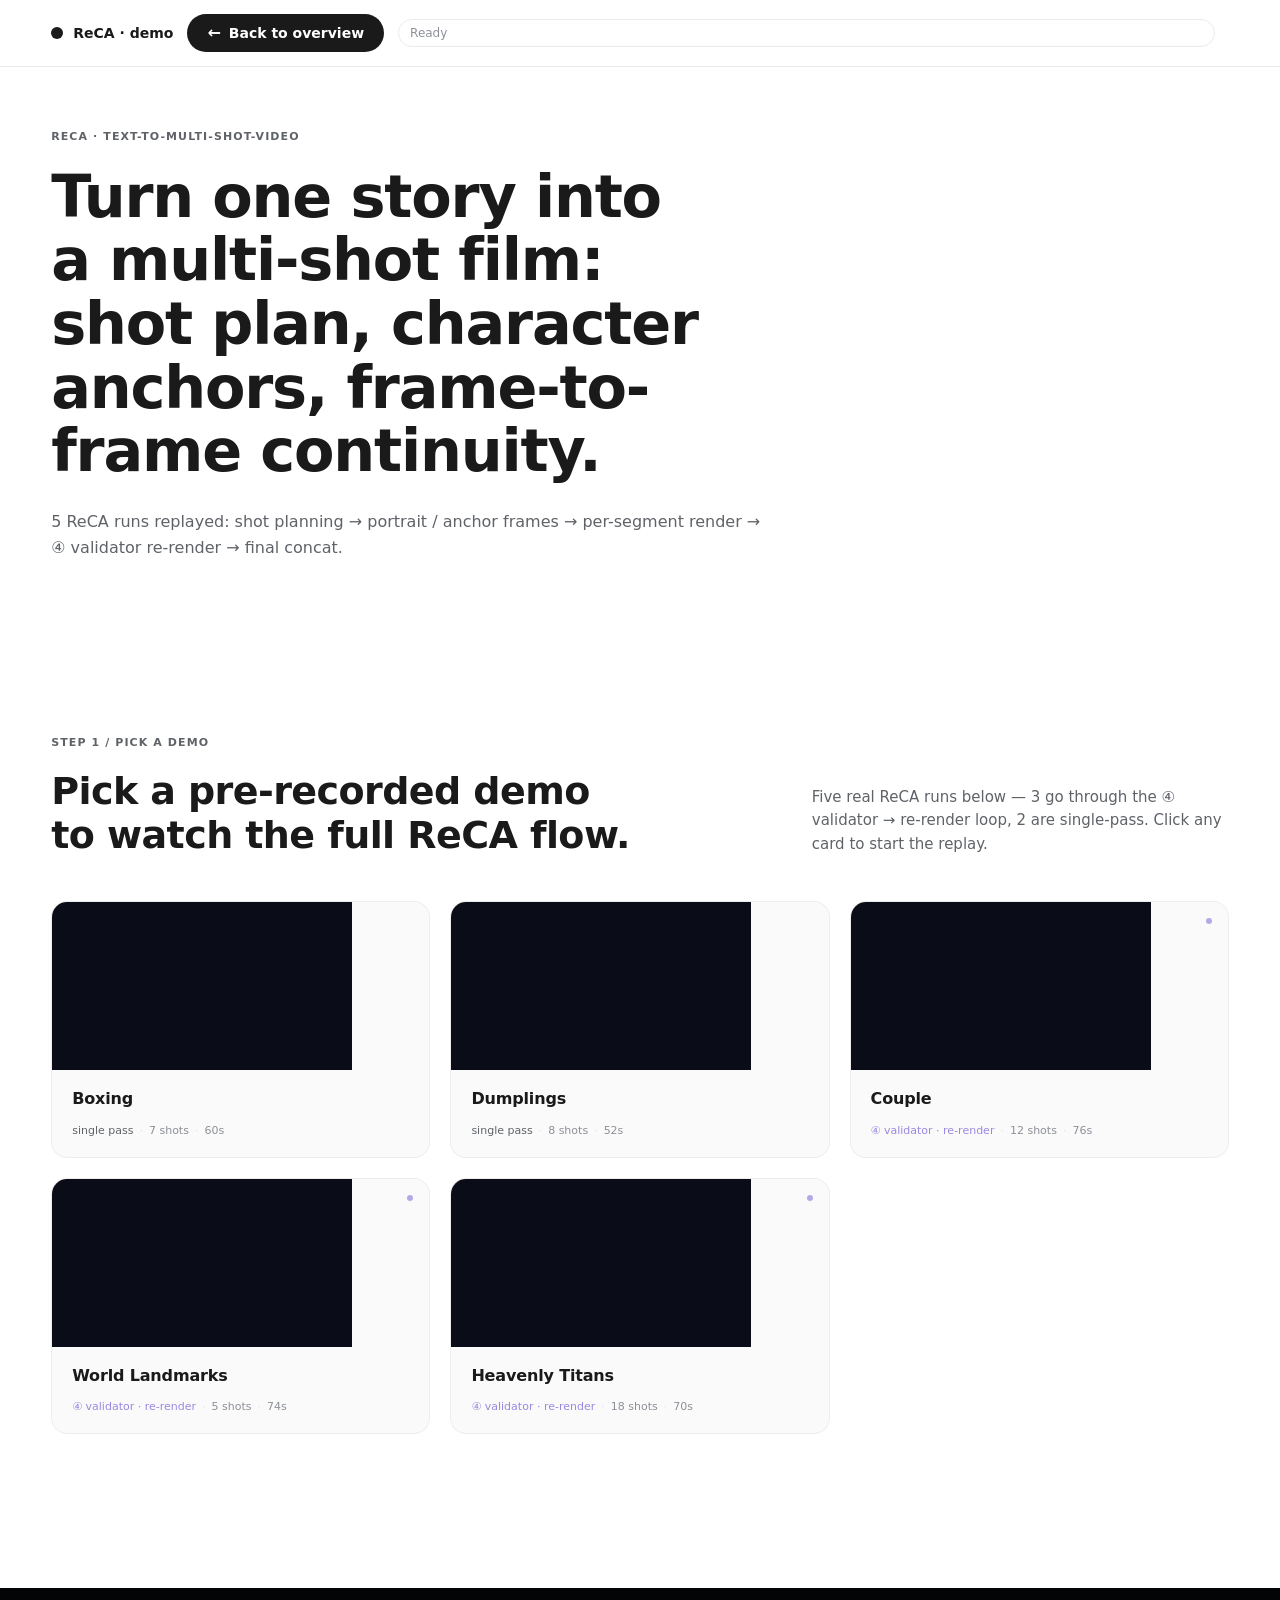
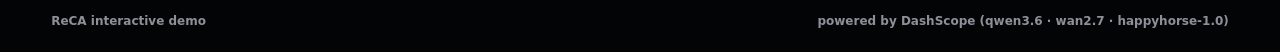
==== demo/index.html @ 95e9fa00 "ReCA demo — multi-shot video extrapolation showcase" ====
<!doctype html>
<html lang="zh-CN">
  <head>
    <meta charset="utf-8">
    <meta name="viewport" content="width=device-width, initial-scale=1">
    <title>ReCA · turn a story into a multi-shot film</title>
    <link rel="icon" href='data:image/svg+xml,%3Csvg xmlns="http://www.w3.org/2000/svg" viewBox="0 0 32 32"%3E%3Ccircle cx="16" cy="16" r="15" fill="%23030406"/%3E%3Cpath d="M8 9h11l-6 6 6 8H10l5-7z" fill="%23d7ff47"/%3E%3C/svg%3E'>
    <link rel="stylesheet" href="./app.css?v=20260514-back2">
  </head>
  <body>
    <header class="topbar" aria-label="Page header">
      <a class="brand" href="../" aria-label="Back to ReCA overview">
        <span class="brand-mark" aria-hidden="true"></span>
        <span>ReCA · demo</span>
      </a>
      <a class="back-to-showcase" href="../">
        <span aria-hidden="true">←</span>
        <span>Back to overview</span>
      </a>
      <span id="dataStatus" class="data-status">Ready</span>
    </header>

    <main id="top">
      <section class="hero" aria-labelledby="hero-title">
        <div class="hero-shade" aria-hidden="true"></div>
        <div class="hero-content">
          <p class="eyebrow">ReCA · text-to-multi-shot-video</p>
          <h1 id="hero-title">Turn one story into a multi-shot film: shot plan, character anchors, frame-to-frame continuity.</h1>
          <p class="hero-lede">
            5 ReCA runs replayed: shot planning → portrait / anchor frames → per-segment render → ④ validator re-render → final concat.
          </p>
        </div>
      </section>

      <!-- VIEW: FORM -->
      <section id="viewForm" class="section view-section view-form" aria-label="Story input">
        <div class="section-kicker">Step 1 / Pick a demo</div>
        <div class="wide-heading">
          <h2>Pick a pre-recorded demo to watch the full ReCA flow.</h2>
          <p>Five real ReCA runs below — 3 go through the ④ validator → re-render loop, 2 are single-pass. Click any card to start the replay.</p>
        </div>

        <!-- Demo picker grid (populated by app.js loadDemos()) -->
        <div id="demoPicker" class="demo-picker">
          <p class="demo-picker-loading">Loading demo list…</p>
        </div>

        <!-- History panel hidden for now (per UX iteration); markup
             stays so loadHistory() still finds it and we can re-enable
             later by swapping `hidden` → `open`. -->
        <details id="historyPanel" class="history-panel" hidden>
          <summary>
            <span class="history-summary-title">Replay history</span>
            <span class="history-summary-sub">Click any entry — jumps straight to that run's terminal state (final.mp4 + completed tree).</span>
          </summary>
          <div id="historyList" class="history-list">
            <p class="history-empty">Loading history…</p>
          </div>
        </details>

        <details id="advancedForm" class="advanced-form" hidden>
          <summary>Want to run a live generation with your own DashScope key? Expand.</summary>
          <p class="field-note" style="margin-top:8px;">
            Heads-up: a live generation takes 15–60 min and burns visitor quota. The 5 demos above are offline replays you can watch in under a minute.
          </p>
        <form id="generateForm" class="generate-form" autocomplete="off">
          <div class="field">
            <label class="field-label" for="storyInput">
              Your story<span class="field-hint">≤ 1500 chars · too short and the planner can't split into meaningful shots</span>
            </label>
            <textarea
              id="storyInput"
              name="story"
              maxlength="1500"
              rows="10"
              placeholder="e.g. A seaside town at dusk. A stray cat with white-and-yellow fur sits on the dock watching the sea. A girl in a straw hat runs over and reaches out to pet its head…"
              required
            ></textarea>
            <div class="estimate-row">
              <div class="estimate-bar">
                <span id="estCharsLabel">0 / 1500 chars</span>
                <span id="estShots">·</span>
                <span id="estWall">·</span>
                <span id="estCost">·</span>
              </div>
              <button type="button" id="loadPresetBtn" class="button ghost button-sm">Load a sample story</button>
            </div>
          </div>

          <div class="field">
            <label class="field-label" for="keyInput">
              DashScope API key<span class="field-hint">Used for this run only — never written to disk or DB</span>
            </label>
            <div class="key-row">
              <input
                id="keyInput"
                name="dashscope_key"
                type="password"
                placeholder="sk-..."
                required
                spellcheck="false"
                autocapitalize="off"
                autocorrect="off"
              >
              <button type="button" id="toggleKeyBtn" class="button ghost button-sm" aria-label="Show key">Show</button>
            </div>
            <p class="field-note">
              This key pays the full DashScope bill for the run: planner LLM + wan2.7 image + happyhorse video. No key? Get a trial allowance from <a href="https://dashscope.console.aliyun.com/" target="_blank" rel="noopener">DashScope console</a>.
            </p>
          </div>

          <div class="submit-row">
            <button type="submit" id="submitBtn" class="button primary button-lg">Start generation</button>
            <span id="submitHint" class="submit-hint">Will run 15–60 min. You can cancel at any point.</span>
          </div>
        </form>
        </details>
      </section>

      <!-- VIEW: RUNNING -->
      <section id="viewRunning" class="section view-section view-running" hidden aria-label="Job in progress">
        <div class="section-kicker">ReCA pipeline replay</div>

        <!-- Top: status + 5-chip section progress bar -->
        <div class="run-topbar">
          <div class="run-status-line">
            <span id="statusStage">Connecting…</span>
            <span id="statusElapsed" class="run-elapsed">00:00</span>
            <span id="statusDetail" class="run-detail">Waiting for first event…</span>
            <button type="button" id="cancelBtn" class="button ghost button-sm">Cancel</button>
          </div>
          <div id="statusFillWrap" class="status-progress thin"><span id="statusFill"></span></div>
          <nav class="section-chips" aria-label="Pipeline stages">
            <span class="chip" data-chip="1"><em>①</em><b>Recursive Planning</b><span>break the story into shots + segments</span></span>
            <span class="chip" data-chip="2"><em>②</em><b>Leaf Execution</b><span>render one short clip per leaf</span></span>
            <span class="chip" data-chip="3"><em>③</em><b>Logic</b><span>parallel shots · serial segments</span></span>
            <span class="chip" data-chip="4"><em>④</em><b>State Update</b><span>validate · flag · re-render</span></span>
            <span class="chip" data-chip="5"><em>⑤</em><b>One Leaf</b><span>click any leaf to inspect</span></span>
          </nav>
        </div>

        <!-- Three-column main: state pipeline + tree + leaf detail -->
        <div class="run-cols">

          <!-- LEFT: ④ State Pipeline + ⑤ State Memory -->
          <aside class="run-left" aria-label="State Pipeline and Memory">
            <div class="panel state-pipeline-panel">
              <p class="panel-kicker">④ Adaptive State Update</p>

              <div class="validator-log-wrap">
                <p class="validator-log-section-title">Anchor re-renders</p>
                <p class="validator-log-empty" id="validatorLogAnchorsEmpty">No anchors were re-rendered.</p>
                <ul id="validatorLogAnchors" class="validator-log" hidden></ul>

                <p class="validator-log-section-title">Segment re-renders</p>
                <p class="validator-log-empty" id="validatorLogSegmentsEmpty">No segments were re-rendered.</p>
                <ul id="validatorLogSegments" class="validator-log" hidden></ul>
              </div>
            </div>

            <div class="panel state-mem-panel">
              <p class="panel-kicker">⑤ State Memory</p>
              <p class="panel-sub">Portrait / location / prop references the planner keeps across shots, fed back into each segment's context.</p>
              <div class="mem-group">
                <p class="mem-title">Portraits <span id="memPortraitCount" class="mem-count">0</span></p>
                <div id="memPortraitItems" class="mem-items"></div>
              </div>
              <div class="mem-group">
                <p class="mem-title">Locations <span id="memLocationCount" class="mem-count">0</span></p>
                <div id="memLocationItems" class="mem-items"></div>
              </div>
              <div class="mem-group">
                <p class="mem-title">Props <span id="memPropCount" class="mem-count">0</span></p>
                <div id="memPropItems" class="mem-items"></div>
              </div>
            </div>
          </aside>

          <!-- MIDDLE: ① Recursive Tree -->
          <div class="run-tree-wrap">
            <div class="panel tree-panel">
              <p class="panel-kicker">① Recursive Tree · ② Leaf Execution · ③ Logic</p>
              <p class="panel-sub">Root → Plan nodes (anchors) → Leaf nodes (segments).
                <span style="color:var(--cyan)">●</span> done ·
                <span style="color:#9b87e0">●</span> running ·
                <span style="color:var(--dim)">●</span> pending ·
                <span style="color:var(--rose)">●</span> failed.
                Edges: <span style="color:#a8e1a1">─</span> parallel · <span style="color:#f4b56b">─</span> sequential.
              </p>
              <div id="runTree" class="tree-root-wrap">
                <div class="root-node" id="rootNode" data-status="pending">
                  <span class="node-tag">ROOT · long video goal</span>
                  <p id="rootStory" class="root-story">Waiting for story input…</p>
                  <div id="rootBadge" class="root-badge" hidden>
                    <strong id="rootBadgeTitle">★ Final concatenated</strong>
                    <video id="rootFinalVideo" controls playsinline muted></video>
                  </div>
                </div>
                <div id="shotColumns" class="shot-columns" data-empty="true">
                  <p class="tree-empty-hint">Waiting for plan_skeleton (~5s)…</p>
                </div>
                <div id="bridgesRow" class="bridges-row" hidden>
                  <p class="bridges-row-label">cross-shot bridges</p>
                  <div id="bridgesItems" class="bridges-items"></div>
                </div>
                <svg id="treeLines" class="tree-lines" aria-hidden="true"></svg>
              </div>
            </div>
          </div>

          <!-- RIGHT: ⑤ One Leaf in Detail -->
          <aside class="run-right" aria-label="One Leaf in Detail">
            <div class="panel leaf-detail-panel">
              <p class="panel-kicker">⑤ One Leaf, In Detail</p>
              <div id="leafEmpty" class="leaf-empty">
                <p>Click any <strong>leaf</strong> in the middle to expand it here.</p>
                <p class="leaf-empty-sub">Sections below: context window · generator call · output · validation.</p>
              </div>

              <div id="leafContent" class="leaf-content" hidden>
                <div class="leaf-header">
                  <p id="leafTitle" class="leaf-title">seg id</p>
                  <p id="leafSubtitle" class="leaf-subtitle">status · shot · kind</p>
                </div>

                <p class="sub-kicker">Context window <em>bounded by token budget</em></p>
                <div class="ctx-block">
                  <p class="ctx-label">prev seg</p>
                  <div id="ctxPrev" class="ctx-prev">—</div>
                </div>
                <div class="ctx-block">
                  <p class="ctx-label">plan / goal</p>
                  <div id="ctxPrompt" class="ctx-prompt">—</div>
                </div>
                <div class="ctx-block">
                  <p class="ctx-label">state mem</p>
                  <div id="ctxRefs" class="ctx-refs">—</div>
                </div>

                <p class="sub-kicker">Generator call <em>frozen video model · one shot</em></p>
                <div id="genCard" class="gen-card">—</div>

                <p class="sub-kicker">Output <em>one video segment</em></p>
                <div id="outputBlock" class="output-block">—</div>

                <p class="sub-kicker">Writes back to state</p>
                <p class="writes-line">tail.png → feeds the next leaf's prev-seg slot within the same shot</p>

                <p class="sub-kicker">Validation / re-render</p>
                <div id="leafValidation" class="leaf-validation">—</div>

                <div class="leaf-actions">
                  <button type="button" class="button ghost button-sm stub-btn" id="reValidateBtn" disabled
                          title="Validators are off in this run; per-leaf re-validate will activate when --validate-segments is enabled.">
                    ✓ Re-validate<span class="stub-tag">stub</span>
                  </button>
                </div>
              </div>
            </div>
          </aside>
        </div>
      </section>

      <!-- VIEW: FINAL -->
      <section id="viewFinal" class="section view-section view-final" hidden aria-label="Final movie">
        <div class="section-kicker">Step 3 / Output</div>
        <div class="wide-heading">
          <h2>Final video is ready.</h2>
          <p id="finalSubtitle">total time — · shots —</p>
        </div>
        <div class="final-player">
          <video id="finalVideo" controls playsinline></video>
          <div class="final-actions">
            <a id="downloadLink" class="button primary" download>Download mp4</a>
            <button type="button" id="backToTreeBtn" class="button ghost">← Back to plan tree</button>
            <a id="watchLink" class="button ghost" target="_blank" rel="noopener" hidden>Open watch page →</a>
            <button type="button" id="copyLinkBtn" class="button ghost">Copy watch link</button>
            <button type="button" id="restartBtn" class="button ghost">Generate another</button>
          </div>
        </div>

        <!-- Archive controls — populated after the `archived` event arrives -->
        <div id="archivePanel" class="archive-panel" hidden>
          <p class="archive-kicker">Archived permanently</p>
          <p class="archive-desc">
            This run has been permanently archived. Default visibility: <strong>private</strong> ——
            Only people who hold the link below can see it — it won't show in the public gallery.
          </p>

          <div class="archive-row">
            <p class="archive-row-title">1. Want to share it? Publish to the gallery</p>
            <p class="archive-row-desc">
              Once published, this run appears in the <a href="/gallery/" target="_blank" rel="noopener">/gallery/</a>
              public gallery. Click again to flip back to private.
            </p>
            <div class="archive-controls">
              <button type="button" id="publishBtn" class="button primary">Publish to gallery</button>
              <span id="publishStatus" class="archive-status"></span>
            </div>
          </div>

          <div class="archive-row">
            <p class="archive-row-title">2. Save this management link</p>
            <p class="archive-row-desc">
              The URL below contains a one-time <code>delete_token</code> — the only credential for managing this run later (re-publish / un-publish / delete). <strong>ONE-TIME</strong> Anyone with this URL can act on this record — think before sharing.
            </p>
            <div class="archive-controls">
              <input id="capabilityUrl" type="text" readonly>
              <button type="button" id="copyCapabilityBtn" class="button ghost">Copy management link</button>
            </div>
            <div class="archive-controls" style="margin-top:10px;">
              <button type="button" id="deleteBtn" class="button ghost danger">Delete permanently</button>
              <span id="deleteStatus" class="archive-status"></span>
            </div>
          </div>
        </div>
      </section>

      <!-- VIEW: ERROR -->
      <section id="viewError" class="section view-section view-error" hidden aria-label="Generation error">
        <div class="section-kicker">Error</div>
        <div class="wide-heading">
          <h2>Generation failed</h2>
          <p>Last subprocess output below. Common causes: DashScope key invalid / quota exhausted / DashScope can't reach the public URL.</p>
        </div>
        <pre id="errorBox" class="error-box"></pre>
        <div class="final-actions">
          <button type="button" id="errorRestartBtn" class="button primary">Restart</button>
        </div>
      </section>
    </main>

    <footer class="page-footer">
      <span>ReCA interactive demo</span>
      <span>powered by DashScope (qwen3.6 · wan2.7 · happyhorse-1.0)</span>
    </footer>

    <script src="./app.js?v=20260514-back2" defer></script>
  </body>
</html>
---- demo/app.css ----
* { box-sizing: border-box; }

:root {
  color-scheme: light;
  --bg: #ffffff;
  --bg-2: #f6f7f8;
  --ink: #1a1a1a;
  --muted: #5f6368;
  --dim: #8e9099;
  --line: rgba(0, 0, 0, 0.08);
  --line-strong: rgba(0, 0, 0, 0.16);
  --panel: rgba(0, 0, 0, 0.025);
  --panel-strong: rgba(0, 0, 0, 0.045);
  --cyan: #1a73e8;
  --lime: #1a73e8;          /* primary accent — collapse lime to blue */
  --rose: #d04444;
  --gold: #b8842a;
  --shadow: 0 12px 36px rgba(0, 0, 0, 0.08);
  font-family: Inter, ui-sans-serif, system-ui, -apple-system, BlinkMacSystemFont, "Segoe UI",
               "PingFang SC", "Hiragino Sans GB", "Microsoft YaHei", sans-serif;
}

html { background: var(--bg); scroll-behavior: smooth; }

body {
  background: var(--bg);
  color: var(--ink);
  margin: 0;
  min-height: 100vh;
}

a { color: inherit; text-decoration: none; }
button, input, select, textarea { font: inherit; }
button { border: 0; cursor: pointer; }
img, video { display: block; max-width: 100%; }
h1, h2, h3, p, figure { margin: 0; }

/* ── Topbar ─────────────────────────────────────────────────────── */

.topbar {
  align-items: center;
  backdrop-filter: blur(14px);
  background: rgba(255, 255, 255, 0.82);
  border-bottom: 1px solid var(--line);
  display: grid;
  gap: 14px;
  grid-template-columns: auto auto 1fr auto;
  left: 0;
  padding: 14px clamp(18px, 4vw, 64px);
  position: fixed;
  right: 0;
  top: 0;
  z-index: 50;
}

/* Filled-pill CTA in the demo topbar: returns the user to the
   site landing (which is now the paper-level showcase). Mirrors the
   "Try Interactive Demo" CTA on the showcase, just inverted in
   direction. */
.back-to-showcase {
  align-items: center;
  background: var(--ink);
  border-radius: 999px;
  color: #ffffff;
  display: inline-flex;
  font-size: 14px;
  font-weight: 600;
  gap: 8px;
  line-height: 1;
  min-width: max-content;
  padding: 11px 20px;
  transition: background-color 160ms ease, transform 160ms ease;
}
.back-to-showcase:hover { background: #000000; transform: translateY(-1px); }
.back-to-showcase span:first-child { font-size: 16px; }

.brand {
  align-items: center;
  display: inline-flex;
  font-size: 14px;
  font-weight: 780;
  gap: 10px;
  min-width: max-content;
}

.brand-mark {
  background: var(--ink);
  border-radius: 50%;
  height: 12px;
  width: 12px;
}

.nav-links {
  align-items: center;
  display: flex;
  gap: 8px;
  justify-content: center;
}

.nav-pill {
  border: 1px solid transparent;
  border-radius: 999px;
  color: var(--dim);
  font-size: 12px;
  font-weight: 760;
  line-height: 1;
  padding: 8px 12px;
  transition: color 180ms ease, background 180ms ease, border-color 180ms ease;
}

.nav-pill.active {
  background: rgba(0, 0, 0, 0.04);
  border-color: rgba(0, 0, 0, 0.10);
  color: var(--ink);
}

.data-status {
  background: transparent;
  border: 1px solid var(--line);
  border-radius: 999px;
  color: var(--dim);
  font-size: 12px;
  font-weight: 500;
  min-width: max-content;
  padding: 6px 11px;
}

/* ── Hero ────────────────────────────────────────────────────────── */

.hero {
  min-height: 56vh;
  overflow: clip;
  padding: 0 clamp(18px, 4vw, 64px);
  position: relative;
}

.hero-shade {
  background: none;
  inset: 0;
  position: absolute;
  pointer-events: none;
}

.hero-content {
  display: flex;
  flex-direction: column;
  justify-content: center;
  max-width: 1080px;
  min-height: 56vh;
  padding: 130px 0 60px;
  position: relative;
  z-index: 2;
}

.eyebrow, .section-kicker, .stage-kicker {
  color: var(--muted);
  font-size: 11px;
  font-weight: 600;
  letter-spacing: 0.10em;
  line-height: 1.35;
  margin: 0;
  text-transform: uppercase;
}

h1 {
  font-size: clamp(34px, 4.6vw, 60px);
  font-weight: 600;
  letter-spacing: -0.02em;
  line-height: 1.08;
  margin-top: 20px;
  max-width: 18ch;
  text-wrap: balance;
}

.hero-lede {
  color: var(--muted);
  font-size: clamp(15px, 1.25vw, 19px);
  font-weight: 480;
  line-height: 1.62;
  margin-top: 26px;
  max-width: 720px;
}

/* ── Section / wide-heading ─────────────────────────────────────── */

.section {
  padding: clamp(64px, 9vw, 130px) clamp(18px, 4vw, 64px) clamp(60px, 9vw, 110px);
  position: relative;
}

.section::before {
  background: linear-gradient(90deg, transparent, rgba(0, 0, 0, 0.10), transparent);
  content: "";
  height: 1px;
  left: clamp(18px, 4vw, 64px);
  position: absolute;
  right: clamp(18px, 4vw, 64px);
  top: 0;
}

.hero + .section::before { background: none; }

.wide-heading {
  display: grid;
  gap: clamp(16px, 2.4vw, 36px);
  grid-template-columns: minmax(0, 1.05fr) minmax(260px, 0.6fr);
  margin-top: 18px;
}

.wide-heading h2 {
  font-size: clamp(24px, 3vw, 38px);
  font-weight: 600;
  letter-spacing: -0.015em;
  line-height: 1.16;
  text-wrap: balance;
}

.wide-heading p {
  align-self: end;
  color: var(--muted);
  font-size: clamp(15px, 1.15vw, 18px);
  line-height: 1.58;
}

/* ── Form ────────────────────────────────────────────────────────── */

.generate-form {
  display: grid;
  gap: 28px;
  margin-top: clamp(28px, 4vw, 52px);
  max-width: 880px;
}

.field { display: grid; gap: 10px; }

.field-label {
  align-items: baseline;
  color: var(--ink);
  display: flex;
  font-size: 13px;
  font-weight: 800;
  gap: 14px;
  letter-spacing: 0.06em;
  text-transform: uppercase;
}

.field-hint {
  color: var(--dim);
  font-size: 11px;
  font-weight: 600;
  letter-spacing: 0;
  text-transform: none;
}

.field-note {
  color: var(--dim);
  font-size: 12px;
  line-height: 1.55;
  margin: 4px 0 0;
}

.field-note a { color: var(--cyan); text-decoration: underline; }

textarea,
input[type="text"],
input[type="password"] {
  background: var(--bg-2);
  border: 1px solid var(--line);
  border-radius: 10px;
  color: var(--ink);
  font-size: 15px;
  line-height: 1.55;
  padding: 14px 16px;
  resize: vertical;
  width: 100%;
}

textarea:focus,
input[type="text"]:focus,
input[type="password"]:focus {
  border-color: rgba(26, 115, 232, 0.5);
  box-shadow: 0 0 0 4px rgba(26, 115, 232, 0.12);
  outline: none;
}

.estimate-row {
  align-items: center;
  display: flex;
  flex-wrap: wrap;
  gap: 12px;
  justify-content: space-between;
}

.estimate-bar {
  align-items: center;
  color: var(--dim);
  display: flex;
  flex-wrap: wrap;
  font-size: 12px;
  font-weight: 700;
  gap: 14px;
  letter-spacing: 0.04em;
}

.estimate-bar span { white-space: nowrap; }

.key-row { display: grid; gap: 8px; grid-template-columns: 1fr auto; }

.button {
  align-items: center;
  background: var(--bg-2);
  border: 1px solid var(--line);
  border-radius: 999px;
  color: var(--ink);
  display: inline-flex;
  font-size: 14px;
  font-weight: 600;
  justify-content: center;
  min-height: 44px;
  padding: 0 18px;
  transition: background 180ms ease, border-color 180ms ease, transform 180ms ease;
}

.button:hover { background: rgba(0, 0, 0, 0.05); }
.button:active { transform: translateY(0); }

.button.primary {
  background: var(--ink);
  border-color: var(--ink);
  color: #ffffff;
}

.button.primary:hover {
  background: #2b2b2b;
  filter: none;
}

.button.ghost {
  background: transparent;
  border-color: rgba(0, 0, 0, 0.16);
  color: var(--ink);
}

.button.button-sm { font-size: 12px; min-height: 36px; padding: 0 14px; }
.button.button-lg { font-size: 15px; min-height: 52px; padding: 0 26px; }
.button[disabled] { cursor: not-allowed; filter: grayscale(0.5); opacity: 0.5; }

.submit-row {
  align-items: center;
  display: flex;
  flex-wrap: wrap;
  gap: 16px;
}

.submit-hint { color: var(--dim); font-size: 12px; }

/* ── Running view ────────────────────────────────────────────────── */

.status-panel {
  background:
    radial-gradient(circle at 12% 8%, rgba(26, 115, 232, 0.10), transparent 32%),
    radial-gradient(circle at 88% 12%, rgba(255, 122, 102, 0.14), transparent 32%),
    rgba(0, 0, 0, 0.035);
  border: 1px solid var(--line);
  border-radius: 12px;
  box-shadow: var(--shadow);
  margin-top: clamp(28px, 4vw, 52px);
  padding: 22px 22px 18px;
}

.status-line {
  align-items: center;
  display: flex;
  font-size: 14px;
  font-weight: 760;
  gap: 14px;
  justify-content: space-between;
}

.status-line.muted {
  color: var(--dim);
  font-size: 12px;
  margin-top: 10px;
}

.status-progress {
  background: rgba(0, 0, 0, 0.07);
  border-radius: 999px;
  height: 6px;
  margin: 14px 0 4px;
  overflow: hidden;
}

.status-progress span {
  background: linear-gradient(90deg, var(--cyan), var(--rose), var(--lime));
  display: block;
  height: 100%;
  transition: width 800ms ease;
  width: 0%;
}

.stage-block {
  margin-top: clamp(28px, 3.5vw, 44px);
}

.stage-kicker {
  color: var(--cyan);
  font-size: 11px;
  font-weight: 850;
  letter-spacing: 0.12em;
  margin-bottom: 14px;
  text-transform: uppercase;
}

.stage-block[data-empty="true"] .product-grid::after {
  background: rgba(0, 0, 0, 0.025);
  border: 1px dashed var(--line);
  border-radius: 8px;
  color: var(--dim);
  content: "Waiting for this stage…";
  display: block;
  font-size: 12px;
  padding: 14px;
  text-align: center;
}

.product-grid {
  display: grid;
  gap: 14px;
  grid-template-columns: repeat(auto-fill, minmax(220px, 1fr));
}

.product-card {
  background:
    linear-gradient(180deg, rgba(0, 0, 0, 0.05), rgba(0, 0, 0, 0.015));
  border: 1px solid rgba(0, 0, 0, 0.07);
  border-radius: 8px;
  display: flex;
  flex-direction: column;
  overflow: hidden;
  position: relative;
}

.product-card.kind-segment,
.product-card.kind-bridge { border-color: rgba(26, 115, 232, 0.28); }
.product-card.kind-anchor { border-color: rgba(255, 209, 102, 0.34); }

.product-thumb {
  aspect-ratio: 16 / 9;
  background: #0a0d18;
  object-fit: cover;
  width: 100%;
}

.product-meta {
  align-items: baseline;
  display: flex;
  font-size: 11px;
  font-weight: 700;
  gap: 8px;
  justify-content: space-between;
  letter-spacing: 0.04em;
  padding: 8px 10px 10px;
}

.product-meta strong {
  color: var(--ink);
  font-size: 12px;
  font-weight: 760;
  overflow: hidden;
  text-overflow: ellipsis;
  white-space: nowrap;
}

.product-meta span { color: var(--dim); font-size: 10px; }

.skeleton-box {
  background: var(--bg-2);
  border: 1px solid var(--line);
  border-radius: 10px;
  font-family: ui-monospace, "SF Mono", Menlo, Consolas, monospace;
  font-size: 12px;
  line-height: 1.55;
  max-height: 220px;
  overflow: auto;
  padding: 14px;
  white-space: pre-wrap;
  word-break: break-word;
}

.muted-pane { color: var(--dim); }

/* ── Final view ──────────────────────────────────────────────────── */

.final-player {
  display: grid;
  gap: 18px;
  margin-top: clamp(28px, 4vw, 52px);
}

#finalVideo {
  background: #03060c;
  border: 1px solid rgba(26, 115, 232, 0.22);
  border-radius: 12px;
  box-shadow:
    inset 0 0 90px rgba(26, 115, 232, 0.06),
    0 24px 72px rgba(0, 0, 0, 0.4);
  max-width: 1080px;
  width: 100%;
}

.final-actions {
  align-items: center;
  display: flex;
  flex-wrap: wrap;
  gap: 12px;
  margin-top: 8px;
}

/* ── Archive panel (post-success controls) ─────────────────────── */

.archive-panel {
  background:
    radial-gradient(circle at 12% 8%, rgba(26, 115, 232, 0.08), transparent 30%),
    rgba(0, 0, 0, 0.03);
  border: 1px solid var(--line);
  border-radius: 12px;
  margin-top: clamp(28px, 4vw, 44px);
  padding: 22px 24px 24px;
}

.archive-kicker {
  color: var(--lime);
  font-size: 12px;
  font-weight: 850;
  letter-spacing: 0.14em;
  text-transform: uppercase;
}

.archive-desc {
  color: var(--muted);
  font-size: 13px;
  line-height: 1.6;
  margin-top: 10px;
}

.archive-row {
  border-top: 1px solid var(--line);
  margin-top: 18px;
  padding-top: 18px;
}

.archive-row-title {
  color: var(--ink);
  font-size: 14px;
  font-weight: 800;
}

.archive-row-desc {
  color: var(--muted);
  font-size: 13px;
  line-height: 1.6;
  margin-top: 4px;
}

.archive-row-desc a { color: var(--cyan); text-decoration: underline; }
.archive-row-desc code {
  background: rgba(26, 115, 232, 0.08);
  border: 1px solid rgba(26, 115, 232, 0.18);
  border-radius: 4px;
  color: var(--cyan);
  font-size: 12px;
  padding: 1px 5px;
}

.archive-controls {
  align-items: center;
  display: flex;
  flex-wrap: wrap;
  gap: 10px;
  margin-top: 12px;
}

.archive-controls input[type="text"] {
  background: var(--bg-2);
  border: 1px solid var(--line);
  border-radius: 8px;
  color: var(--ink);
  font-family: ui-monospace, "SF Mono", Menlo, Consolas, monospace;
  font-size: 12px;
  padding: 12px 14px;
  flex: 1 1 360px;
  min-width: 0;
}

.archive-status {
  color: var(--dim);
  font-size: 12px;
}

.archive-status.ok { color: var(--lime); }
.archive-status.err { color: var(--rose); }

.button.danger {
  border-color: rgba(255, 122, 102, 0.4);
  color: var(--rose);
}

.button.danger:hover {
  background: rgba(255, 122, 102, 0.12);
  border-color: var(--rose);
}

/* ── Error view ──────────────────────────────────────────────────── */

.error-box {
  background: rgba(255, 122, 102, 0.04);
  border: 1px solid rgba(255, 122, 102, 0.34);
  border-left: 3px solid var(--rose);
  border-radius: 8px;
  color: var(--ink);
  font-family: ui-monospace, "SF Mono", Menlo, Consolas, monospace;
  font-size: 12px;
  line-height: 1.55;
  margin-top: clamp(28px, 4vw, 44px);
  max-height: 360px;
  overflow: auto;
  padding: 16px;
  white-space: pre-wrap;
  word-break: break-word;
}

/* ── Footer ──────────────────────────────────────────────────────── */

.page-footer {
  align-items: center;
  background: #030406;
  border-top: 1px solid rgba(0, 0, 0, 0.07);
  color: var(--dim);
  display: flex;
  font-size: 12px;
  font-weight: 700;
  justify-content: space-between;
  min-height: 64px;
  padding: 0 clamp(18px, 4vw, 64px);
}

/* ── Responsive ──────────────────────────────────────────────────── */

@media (max-width: 880px) {
  .topbar { grid-template-columns: 1fr auto; padding: 12px 16px; }
  .nav-links { display: none; }
  .data-status { font-size: 11px; }
  .hero { padding: 0 16px; }
  .hero-content { min-height: 46vh; padding: 110px 0 36px; }
  .section { padding: 60px 16px; }
  .section::before { left: 16px; right: 16px; }
  .wide-heading { grid-template-columns: 1fr; }
  .key-row { grid-template-columns: 1fr; }
  .estimate-row { flex-direction: column; align-items: stretch; }
  .estimate-bar { justify-content: flex-start; }
  .submit-row { flex-direction: column; align-items: stretch; }
  .page-footer { flex-direction: column; gap: 6px; justify-content: center; padding: 18px 16px; }
}

@media (max-width: 560px) {
  h1 { font-size: clamp(28px, 9vw, 44px); max-width: 14ch; }
  .hero-lede { font-size: 14px; line-height: 1.5; margin-top: 18px; }
  .product-grid { grid-template-columns: repeat(auto-fill, minmax(160px, 1fr)); gap: 10px; }
}


/* ── Tree view — isomorphic to ReCA main figure ────────────────────────── */

:root {
  /* Paper figure palette */
  --reca-plan: #5e6b85;
  --reca-leaf: #a8c0e6;
  --reca-parallel: #a8e1a1;
  --reca-sequential: #f4b56b;
  --reca-generator: #9b87e0;
  --reca-state: #e8def5;
}

.view-running { padding-top: 110px; padding-bottom: 70px; }

.run-topbar {
  background: linear-gradient(180deg, rgba(0, 0, 0, 0.04), rgba(0, 0, 0, 0.02));
  border: 1px solid var(--line);
  border-radius: 14px;
  padding: 14px 16px 12px;
  margin-bottom: 22px;
}

.run-status-line {
  align-items: center;
  display: flex;
  flex-wrap: wrap;
  font-size: 13px;
  font-weight: 760;
  gap: 14px;
}

.run-status-line #statusStage { color: var(--ink); }
.run-elapsed {
  background: rgba(26, 115, 232, 0.08);
  border: 1px solid rgba(26, 115, 232, 0.24);
  border-radius: 999px;
  color: var(--cyan);
  font-family: ui-monospace, "SF Mono", Menlo, Consolas, monospace;
  padding: 3px 10px;
}
.run-detail { color: var(--dim); font-weight: 600; flex: 1 1 200px; min-width: 0; }

.status-progress.thin { height: 4px; margin: 10px 0 10px; }

.section-chips {
  display: flex;
  flex-wrap: wrap;
  gap: 8px;
}

.section-chips .chip {
  align-items: center;
  background: rgba(0, 0, 0, 0.03);
  border: 1px solid var(--line);
  border-radius: 8px;
  color: var(--dim);
  display: inline-flex;
  flex: 1 1 auto;
  font-size: 11px;
  font-weight: 700;
  gap: 8px;
  letter-spacing: 0.04em;
  min-width: 140px;
  padding: 8px 10px;
  position: relative;
  transition: background 180ms ease, border-color 180ms ease, color 180ms ease;
}
.section-chips .chip em {
  background: rgba(0, 0, 0, 0.05);
  border-radius: 50%;
  color: var(--muted);
  font-size: 13px;
  font-style: normal;
  font-weight: 800;
  height: 24px;
  line-height: 24px;
  text-align: center;
  width: 24px;
}
.section-chips .chip b {
  color: var(--ink);
  font-size: 12px;
  font-weight: 800;
  letter-spacing: 0.02em;
  text-transform: none;
}
.section-chips .chip span {
  color: var(--dim);
  font-size: 10px;
  font-weight: 600;
  letter-spacing: 0.02em;
  margin-left: auto;
  text-align: right;
}
.section-chips .chip[data-active="true"] {
  background: rgba(26, 115, 232, 0.08);
  border-color: rgba(26, 115, 232, 0.32);
  color: var(--lime);
}
.section-chips .chip[data-active="true"] em {
  background: var(--lime);
  color: #ffffff;
}
.section-chips .chip[data-active="true"] b { color: var(--lime); }
.section-chips .chip[data-done="true"] em {
  background: rgba(26, 115, 232, 0.12);
  color: var(--cyan);
}

/* ── 3-col main ──────────────────────────────────────── */

.run-cols {
  display: grid;
  gap: 18px;
  grid-template-columns: 300px minmax(0, 1fr) 360px;
}

@media (max-width: 1280px) {
  .run-cols { grid-template-columns: 260px minmax(0, 1fr) 320px; }
}
@media (max-width: 1080px) {
  .run-cols { grid-template-columns: 1fr; }
  .run-left, .run-right { order: 2; }
  .run-tree-wrap { order: 1; }
}

.panel {
  background: linear-gradient(180deg, rgba(0, 0, 0, 0.04), rgba(0, 0, 0, 0.015));
  border: 1px solid var(--line);
  border-radius: 12px;
  padding: 16px 16px 14px;
}
.panel + .panel { margin-top: 14px; }

.panel-kicker {
  color: var(--lime);
  font-size: 11px;
  font-weight: 850;
  letter-spacing: 0.12em;
  text-transform: uppercase;
}
.panel-sub {
  color: var(--dim);
  font-size: 12px;
  line-height: 1.55;
  margin-top: 6px;
}

.sub-kicker {
  color: var(--cyan);
  font-size: 11px;
  font-weight: 800;
  letter-spacing: 0.10em;
  margin: 16px 0 8px;
  text-transform: uppercase;
}
.sub-kicker em {
  color: var(--dim);
  font-size: 10px;
  font-style: normal;
  font-weight: 600;
  letter-spacing: 0.02em;
  margin-left: 8px;
  text-transform: none;
}

/* ── LEFT: ④ State pipeline + ⑤ State memory ───────── */

.run-left { position: sticky; top: 80px; align-self: flex-start; }
.state-pipeline-panel {
  background:
    radial-gradient(circle at 90% 10%, rgba(155, 135, 224, 0.10), transparent 60%),
    linear-gradient(180deg, rgba(124, 93, 214, 0.06), rgba(0, 0, 0, 0.02));
}

.state-pipeline {
  display: grid;
  gap: 8px;
  margin: 12px 0 12px;
}
.state-row {
  align-items: center;
  background: rgba(155, 135, 224, 0.05);
  border: 1px solid rgba(155, 135, 224, 0.18);
  border-radius: 8px;
  color: var(--ink);
  display: grid;
  font-size: 12px;
  gap: 8px;
  grid-template-columns: 12px 1fr;
  padding: 9px 10px;
}
.state-row b { font-size: 12px; font-weight: 800; }
.state-row em {
  color: var(--dim);
  display: block;
  font-size: 10px;
  font-style: normal;
  font-weight: 600;
  letter-spacing: 0.02em;
  margin-top: 2px;
}
.state-dot {
  background: var(--dim);
  border-radius: 50%;
  display: inline-block;
  height: 10px;
  width: 10px;
}
.state-dot.off { background: rgba(0, 0, 0, 0.08); box-shadow: inset 0 0 0 1px var(--line); }
.state-dot.running { background: var(--reca-generator); animation: pulse-soft 1.2s ease-in-out infinite; }
.state-dot.ok { background: var(--lime); }
.state-dot.err { background: var(--rose); }

.stub-btn {
  align-self: flex-start;
  margin-top: 6px;
}
.stub-btn .stub-tag {
  background: rgba(0, 0, 0, 0.06);
  border: 1px solid rgba(0, 0, 0, 0.10);
  border-radius: 999px;
  color: var(--dim);
  font-size: 9px;
  font-weight: 800;
  letter-spacing: 0.10em;
  margin-left: 8px;
  padding: 2px 6px;
  text-transform: uppercase;
}

.state-meta {
  border-top: 1px solid var(--line);
  display: grid;
  font-size: 11px;
  gap: 4px;
  margin-top: 14px;
  padding-top: 10px;
}
.state-meta span { color: var(--dim); }
.state-meta em { color: var(--muted); font-style: normal; }

/* Compact pipeline (kept above the validator log) */
.state-pipeline.compact .state-row {
  padding: 7px 9px;
  font-size: 11px;
}
.state-pipeline.compact .state-row em { display: none; }
.state-pipeline.compact .state-row b { font-size: 12px; font-weight: 600; }

/* Per-segment validate + re-render log (④ panel main attraction) */
.validator-log-wrap {
  border-top: 1px solid var(--line);
  margin-top: 14px;
  padding-top: 12px;
}
.validator-log-title {
  color: var(--ink);
  font-size: 11px;
  font-weight: 600;
  letter-spacing: 0.06em;
  margin-bottom: 8px;
  text-transform: uppercase;
}
.validator-log-section-title {
  color: var(--ink);
  font-size: 11px;
  font-weight: 600;
  letter-spacing: 0.06em;
  margin: 12px 0 6px;
  text-transform: uppercase;
}
.validator-log-section-title:first-of-type { margin-top: 0; }
.validator-log-empty {
  color: var(--dim);
  font-size: 12px;
  margin: 0 0 10px;
  padding: 4px 0;
}
.validator-log + .validator-log-section-title { margin-top: 14px; }
.validator-log:not([hidden]) + .validator-log-section-title { margin-top: 16px; }
.validator-log + .validator-log-empty,
.validator-log:not([hidden]) ~ .validator-log-empty { margin-top: 0; }
.validator-log {
  display: grid;
  gap: 6px;
  list-style: none;
  margin: 0;
  padding: 0;
}
.validator-log-entry {
  align-items: flex-start;
  background: rgba(0, 0, 0, 0.025);
  border: 1px solid var(--line);
  border-radius: 8px;
  display: grid;
  gap: 8px;
  grid-template-columns: auto 1fr auto;
  padding: 8px 10px;
  transition: border-color 180ms ease;
}
.validator-log-entry[data-status="running"] {
  border-color: rgba(155, 135, 224, 0.45);
}
.validator-log-entry[data-status="done"] {
  border-color: rgba(26, 115, 232, 0.32);
}
.vlog-icon {
  color: var(--muted);
  font-size: 14px;
  line-height: 1.1;
}
.validator-log-entry[data-status="running"] .vlog-icon {
  animation: spin 1.4s linear infinite;
  color: var(--reca-generator, #7c5dd6);
}
.validator-log-entry[data-status="done"] .vlog-icon { color: var(--lime); }
.vlog-body { min-width: 0; }
.vlog-head {
  align-items: baseline;
  display: flex;
  gap: 6px;
  min-width: 0;
}
.vlog-kind {
  background: rgba(0, 0, 0, 0.04);
  border: 1px solid var(--line);
  border-radius: 3px;
  color: var(--muted);
  font-size: 9px;
  font-weight: 600;
  letter-spacing: 0.04em;
  padding: 1px 5px;
  text-transform: uppercase;
}
.validator-log-entry[data-kind="anchor"] .vlog-kind {
  border-color: rgba(184, 132, 42, 0.35);
  color: var(--gold);
}
.vlog-id {
  color: var(--ink);
  flex: 1 1 auto;
  font-size: 11px;
  font-weight: 600;
  overflow: hidden;
  text-overflow: ellipsis;
  white-space: nowrap;
}
.vlog-meta {
  color: var(--dim);
  display: flex;
  flex-wrap: wrap;
  font-size: 10px;
  gap: 6px;
  margin-top: 2px;
}
.vlog-action { color: var(--muted); }
.vlog-status {
  color: var(--dim);
  font-size: 10px;
  letter-spacing: 0.02em;
  white-space: nowrap;
}

/* Per-leaf validation block in the right "One Leaf In Detail" panel */
.leaf-validation {
  background: rgba(0, 0, 0, 0.02);
  border: 1px solid var(--line);
  border-radius: 8px;
  display: grid;
  font-size: 12px;
  gap: 8px;
  padding: 12px 14px;
}

/* Pass state — no repair needed */
.leaf-validation-pass {
  align-items: center;
  color: var(--muted);
  display: flex;
  font-size: 12px;
  gap: 10px;
  margin: 0;
}
.leaf-validation-badge {
  border-radius: 4px;
  font-size: 10px;
  font-weight: 700;
  letter-spacing: 0.06em;
  padding: 2px 8px;
}
.leaf-validation-badge.ok {
  background: rgba(26, 115, 232, 0.10);
  color: var(--lime);
}

/* Flagged state — status row + history stepper */
.leaf-validation-row {
  align-items: baseline;
  color: var(--muted);
  display: grid;
  gap: 8px;
  grid-template-columns: 50px 1fr;
  margin: 0;
}
.leaf-validation-row b {
  color: var(--dim);
  font-size: 10px;
  font-weight: 600;
  letter-spacing: 0.05em;
  text-transform: uppercase;
}
.leaf-validation-row span { color: var(--ink); }
.leaf-validation-row span[data-status="running"] { color: var(--reca-generator, #7c5dd6); }
.leaf-validation-row span[data-status="done"] { color: var(--lime); }
.leaf-validation-row span[data-status="queued"] { color: var(--muted); }

.leaf-validation-section {
  color: var(--dim);
  font-size: 10px;
  font-weight: 600;
  letter-spacing: 0.05em;
  margin: 4px 0 -2px;
  text-transform: uppercase;
}

.leaf-validation-history {
  counter-reset: lvstep;
  display: grid;
  gap: 4px;
  list-style: none;
  margin: 0;
  padding: 0;
}
.leaf-validation-step {
  align-items: baseline;
  color: var(--muted);
  display: grid;
  font-size: 12px;
  gap: 8px;
  grid-template-columns: 18px 1fr;
}
.leaf-validation-step-idx {
  background: rgba(0, 0, 0, 0.04);
  border-radius: 50%;
  color: var(--dim);
  display: inline-block;
  font-size: 9px;
  font-weight: 700;
  height: 16px;
  line-height: 16px;
  text-align: center;
  width: 16px;
}
.leaf-validation-step-text b {
  color: var(--ink);
  font-weight: 600;
}
.leaf-validation-step-empty {
  color: var(--dim);
  padding-left: 4px;
}

.mem-group { margin-top: 14px; }
.mem-group:first-of-type { margin-top: 12px; }
.mem-title {
  align-items: baseline;
  color: var(--ink);
  display: flex;
  font-size: 11px;
  font-weight: 800;
  gap: 8px;
  letter-spacing: 0.08em;
  text-transform: uppercase;
}
.mem-count {
  background: rgba(0, 0, 0, 0.04);
  border-radius: 999px;
  color: var(--dim);
  font-size: 10px;
  padding: 1px 7px;
}
.mem-items {
  display: grid;
  gap: 6px;
  grid-template-columns: repeat(3, minmax(0, 1fr));
  margin-top: 8px;
}
.mem-chip {
  background: rgba(0, 0, 0, 0.035);
  border: 1px solid var(--line);
  border-radius: 6px;
  cursor: pointer;
  overflow: hidden;
  padding: 0;
  position: relative;
  transition: border-color 180ms ease, transform 180ms ease, box-shadow 180ms ease;
}
.mem-chip img {
  aspect-ratio: 1 / 1;
  background: #0a0d18;
  display: block;
  object-fit: cover;
  width: 100%;
}
.mem-chip .mem-chip-name {
  background: var(--bg-2);
  bottom: 0;
  color: var(--ink);
  font-size: 9px;
  font-weight: 700;
  left: 0;
  letter-spacing: 0.02em;
  overflow: hidden;
  padding: 3px 4px;
  position: absolute;
  right: 0;
  text-overflow: ellipsis;
  white-space: nowrap;
}
.mem-chip[data-highlight="true"] {
  border-color: var(--gold);
  box-shadow: 0 0 0 1px var(--gold), 0 6px 20px rgba(255, 209, 102, 0.18);
  transform: translateY(-2px);
}
.mem-chip:hover { border-color: rgba(26, 115, 232, 0.5); }

/* ── MIDDLE: ① Tree ───────────────────────────────────── */

.run-tree-wrap { min-width: 0; }
.tree-panel { padding-bottom: 18px; }

.tree-root-wrap {
  margin-top: 14px;
  overflow-x: auto;
  overflow-y: visible;
  padding: 6px 4px 16px;
  position: relative;
}

.root-node {
  background:
    radial-gradient(circle at 14% 14%, rgba(26, 115, 232, 0.10), transparent 50%),
    linear-gradient(180deg, rgba(94, 107, 133, 0.30), rgba(94, 107, 133, 0.16));
  border: 1px solid rgba(168, 192, 230, 0.40);
  border-radius: 12px;
  margin: 0 auto 26px;
  max-width: 560px;
  padding: 14px 18px;
  position: relative;
  text-align: center;
}
.root-node .node-tag {
  background: rgba(168, 192, 230, 0.18);
  border-radius: 999px;
  color: #d8e3f5;
  display: inline-block;
  font-size: 10px;
  font-weight: 850;
  letter-spacing: 0.10em;
  padding: 3px 10px;
  text-transform: uppercase;
}
.root-node .root-story {
  color: var(--ink);
  font-size: 13px;
  line-height: 1.6;
  margin-top: 10px;
  overflow: hidden;
  display: -webkit-box;
  -webkit-line-clamp: 3;
  -webkit-box-orient: vertical;
}
.root-node[data-status="done"] {
  border-color: rgba(26, 115, 232, 0.34);
}
.root-badge {
  border-top: 1px solid var(--line);
  margin-top: 12px;
  padding-top: 12px;
}
.root-badge strong {
  color: var(--lime);
  display: block;
  font-size: 12px;
  letter-spacing: 0.10em;
  margin-bottom: 8px;
  text-transform: uppercase;
}
#rootFinalVideo {
  background: #03060c;
  border: 1px solid rgba(26, 115, 232, 0.22);
  border-radius: 8px;
  max-width: 100%;
}

.shot-columns {
  align-items: flex-start;
  display: flex;
  gap: 10px;
  /* flex-start so overflow extends to the right and the parent's
     overflow-x: auto can actually scroll. With `center`, overflow
     gets clipped on BOTH sides and shot01-07 become unreachable. */
  justify-content: flex-start;
  padding-top: 16px;
  position: relative;
  /* Force the row to be at least as wide as its content so the
     parent (.tree-root-wrap) scrolls instead of compressing. */
  width: max-content;
  min-width: 100%;
  /* Sit above the SVG connecting-lines layer so vertical lines drawn
     between sibling leaves don't overlay the leaf-card images. */
  z-index: 1;
}
.shot-columns[data-empty="true"] {
  justify-content: center;
  padding: 30px 0;
  width: 100%;
  min-width: 0;
}
.tree-empty-hint {
  color: var(--dim);
  font-size: 12px;
  font-style: italic;
}

.shot-column {
  display: flex;
  flex-direction: column;
  gap: 8px;
  min-width: 158px;
  width: 158px;
  position: relative;
  z-index: 1;  /* keep leaf cards opaque above the SVG line layer */
}

.shot-anchor {
  background: linear-gradient(180deg, rgba(94, 107, 133, 0.32), rgba(94, 107, 133, 0.10));
  border: 1px solid rgba(168, 192, 230, 0.30);
  border-radius: 8px;
  cursor: pointer;
  overflow: hidden;
  padding: 0;
  position: relative;
  transition: border-color 180ms ease, transform 180ms ease;
}
.shot-anchor:hover { transform: translateY(-2px); border-color: rgba(26, 115, 232, 0.34); }
.shot-anchor[data-status="done"] { border-color: rgba(168, 192, 230, 0.55); }
.shot-anchor[data-status="running"] { border-color: var(--reca-generator); animation: pulse-border 1.4s ease-in-out infinite; }
.shot-anchor[data-status="failed"] { border-color: var(--rose); }
.shot-anchor[data-highlight="true"] {
  box-shadow: 0 0 0 1px var(--gold), 0 8px 26px rgba(255, 209, 102, 0.16);
  border-color: var(--gold);
}

.shot-anchor .anchor-thumb {
  aspect-ratio: 16 / 9;
  background:
    repeating-linear-gradient(45deg, rgba(0, 0, 0, 0.03), rgba(0, 0, 0, 0.03) 8px, rgba(0, 0, 0, 0.04) 8px, rgba(0, 0, 0, 0.04) 16px),
    #0a0d18;
  display: block;
  object-fit: cover;
  width: 100%;
}
.shot-anchor .anchor-meta {
  padding: 6px 8px 8px;
}
.shot-anchor .anchor-meta strong {
  color: var(--ink);
  display: block;
  font-size: 12px;
  font-weight: 760;
  overflow: hidden;
  text-overflow: ellipsis;
  white-space: nowrap;
}
.shot-anchor .anchor-meta small {
  color: var(--dim);
  display: block;
  font-size: 10px;
  font-weight: 700;
  letter-spacing: 0.04em;
  margin-top: 2px;
  text-transform: uppercase;
}

.shot-leaves {
  display: flex;
  flex-direction: column;
  gap: 6px;
  padding-top: 12px;
  position: relative;
}

.leaf-card {
  background: linear-gradient(180deg, rgba(168, 192, 230, 0.16), rgba(168, 192, 230, 0.04));
  border: 1px solid var(--line);
  border-radius: 7px;
  cursor: pointer;
  overflow: hidden;
  padding: 0;
  position: relative;
  text-align: left;
  transition: border-color 180ms ease, transform 180ms ease, box-shadow 180ms ease;
}
.leaf-card:hover { border-color: rgba(26, 115, 232, 0.34); transform: translateY(-1px); }
.leaf-card[data-status="pending"] {
  background: rgba(0, 0, 0, 0.02);
  border-color: rgba(0, 0, 0, 0.06);
}
.leaf-card[data-status="running"] {
  border-color: var(--reca-generator);
  animation: pulse-border 1.4s ease-in-out infinite;
}
.leaf-card[data-status="done"] {
  border-color: rgba(98, 220, 255, 0.45);
}
.leaf-card[data-status="failed"] {
  border-color: var(--rose);
}
.leaf-card[data-selected="true"] {
  box-shadow: 0 0 0 2px var(--lime), 0 10px 26px rgba(26, 115, 232, 0.14);
}
.leaf-card .leaf-thumb {
  aspect-ratio: 16 / 9;
  background:
    repeating-linear-gradient(45deg, rgba(0, 0, 0, 0.03), rgba(0, 0, 0, 0.03) 6px, rgba(0, 0, 0, 0.05) 6px, rgba(0, 0, 0, 0.05) 12px),
    #0a0d18;
  display: block;
  object-fit: cover;
  width: 100%;
}
.leaf-card .leaf-meta {
  padding: 5px 8px 7px;
}
.leaf-card .leaf-meta strong {
  color: var(--ink);
  display: block;
  font-size: 11px;
  font-weight: 760;
  overflow: hidden;
  text-overflow: ellipsis;
  white-space: nowrap;
}
.leaf-card .leaf-meta .leaf-chip-row {
  align-items: center;
  display: flex;
  flex-wrap: wrap;
  gap: 4px;
  margin-top: 3px;
}
.leaf-card .leaf-meta .leaf-chip {
  background: rgba(0, 0, 0, 0.04);
  border-radius: 999px;
  color: var(--dim);
  font-size: 9px;
  font-weight: 700;
  letter-spacing: 0.04em;
  padding: 2px 6px;
}
.leaf-card .leaf-spinner {
  align-items: center;
  color: var(--reca-generator);
  display: flex;
  font-size: 10px;
  font-weight: 700;
  gap: 6px;
  justify-content: center;
  padding: 14px 4px;
  text-transform: uppercase;
}
.leaf-spinner::before {
  animation: spin 0.9s linear infinite;
  border: 2px solid rgba(155, 135, 224, 0.3);
  border-radius: 50%;
  border-top-color: var(--reca-generator);
  content: "";
  height: 14px;
  width: 14px;
}

/* SVG connecting lines layer */
.tree-lines {
  height: 100%;
  left: 0;
  pointer-events: none;
  position: absolute;
  top: 0;
  width: 100%;
  z-index: 0;
}
.tree-lines path {
  fill: none;
  stroke-width: 2;
  stroke-linecap: round;
}
.tree-lines path.line-root { stroke: var(--reca-leaf); opacity: 0.6; }
.tree-lines path.line-parallel { stroke: var(--reca-parallel); opacity: 0.7; }
.tree-lines path.line-sequential { stroke: var(--reca-sequential); opacity: 0.75; }
.tree-lines path.line-bridge { stroke: var(--gold); opacity: 0.55; stroke-dasharray: 4 3; }
.tree-lines path[data-highlight="true"] { opacity: 1; stroke-width: 3; }

.bridges-row {
  border-top: 1px dashed var(--line);
  margin-top: 20px;
  padding-top: 14px;
  position: relative;
  z-index: 2;
}
.bridges-row-label {
  color: var(--gold);
  font-size: 11px;
  font-weight: 800;
  letter-spacing: 0.10em;
  margin-bottom: 8px;
  text-transform: uppercase;
}
.bridges-items {
  display: flex;
  flex-wrap: wrap;
  gap: 8px;
}
.bridge-card {
  background: rgba(255, 209, 102, 0.06);
  border: 1px dashed rgba(255, 209, 102, 0.36);
  border-radius: 7px;
  cursor: pointer;
  flex: 0 0 138px;
  overflow: hidden;
  padding: 0;
  text-align: left;
}
.bridge-card[data-status="done"] { border-style: solid; }
.bridge-card .bridge-thumb {
  aspect-ratio: 16 / 9;
  background: #0a0d18;
  display: block;
  object-fit: cover;
  width: 100%;
}
.bridge-card strong {
  color: var(--gold);
  display: block;
  font-size: 10px;
  font-weight: 800;
  letter-spacing: 0.06em;
  padding: 5px 8px;
  text-transform: uppercase;
}

/* ── RIGHT: ⑤ Leaf detail ─────────────────────────────── */

.run-right { position: sticky; top: 80px; align-self: flex-start; }

.leaf-detail-panel {
  background:
    radial-gradient(circle at 90% 8%, rgba(26, 115, 232, 0.06), transparent 50%),
    linear-gradient(180deg, rgba(0, 0, 0, 0.04), rgba(0, 0, 0, 0.015));
  max-height: calc(100vh - 110px);
  overflow-y: auto;
}

.leaf-empty {
  color: var(--dim);
  font-size: 13px;
  line-height: 1.6;
  padding: 30px 8px;
  text-align: center;
}
.leaf-empty p { margin: 4px 0; }
.leaf-empty strong { color: var(--lime); }
.leaf-empty-sub { color: var(--dim); font-size: 12px; margin-top: 12px; }

.leaf-header { border-bottom: 1px solid var(--line); padding-bottom: 12px; margin-bottom: 4px; }
.leaf-title {
  color: var(--ink);
  font-family: ui-monospace, "SF Mono", Menlo, Consolas, monospace;
  font-size: 13px;
  font-weight: 800;
  word-break: break-all;
}
.leaf-subtitle {
  color: var(--dim);
  font-size: 11px;
  font-weight: 700;
  letter-spacing: 0.06em;
  margin-top: 4px;
  text-transform: uppercase;
}

.ctx-block {
  background: rgba(0, 0, 0, 0.025);
  border: 1px solid var(--line);
  border-radius: 8px;
  margin-bottom: 8px;
  padding: 10px 12px;
}
.ctx-label {
  color: var(--cyan);
  font-size: 10px;
  font-weight: 800;
  letter-spacing: 0.08em;
  margin-bottom: 6px;
  text-transform: uppercase;
}
.ctx-prev img {
  border-radius: 6px;
  display: block;
  max-width: 100%;
}
.ctx-prev .ctx-empty, .ctx-prompt .ctx-empty, .ctx-refs .ctx-empty {
  color: var(--dim);
  font-size: 11px;
  font-style: italic;
}
.ctx-prompt {
  color: var(--ink);
  font-size: 12px;
  line-height: 1.55;
  max-height: 140px;
  overflow-y: auto;
}
.ctx-refs {
  display: flex;
  flex-wrap: wrap;
  gap: 6px;
}
.ctx-refs .ref-chip {
  align-items: center;
  background: rgba(26, 115, 232, 0.06);
  border: 1px solid rgba(26, 115, 232, 0.22);
  border-radius: 8px;
  color: var(--cyan);
  cursor: default;
  display: inline-flex;
  gap: 8px;
  overflow: hidden;
  padding: 4px 10px 4px 4px;
}
.ctx-refs .ref-chip img {
  border-radius: 4px;
  height: 30px;
  object-fit: cover;
  width: 30px;
  flex: 0 0 30px;
}
.ctx-refs .ref-chip-body {
  display: inline-flex;
  flex-direction: column;
  line-height: 1.15;
}
.ctx-refs .ref-chip-role {
  color: var(--dim);
  font-size: 9px;
  font-style: normal;
  font-weight: 600;
  letter-spacing: 0.06em;
  text-transform: uppercase;
}
.ctx-refs .ref-chip-name {
  font-size: 11px;
  font-weight: 700;
  text-transform: capitalize;
}

.gen-card {
  background:
    radial-gradient(circle at 90% 10%, rgba(155, 135, 224, 0.18), transparent 60%),
    rgba(155, 135, 224, 0.05);
  border: 1px solid rgba(155, 135, 224, 0.38);
  border-radius: 8px;
  color: var(--ink);
  font-family: ui-monospace, "SF Mono", Menlo, Consolas, monospace;
  font-size: 12px;
  line-height: 1.7;
  padding: 10px 12px;
}
.gen-card .gen-row {
  display: grid;
  gap: 6px;
  grid-template-columns: 90px minmax(0, 1fr);
}
.gen-card .gen-row b { color: var(--reca-generator); font-weight: 800; font-size: 10px; letter-spacing: 0.06em; text-transform: uppercase; }
.gen-card .gen-row span { word-break: break-all; }

.output-block { display: grid; gap: 6px; }
.output-block video {
  background: #03060c;
  border: 1px solid rgba(26, 115, 232, 0.22);
  border-radius: 8px;
  width: 100%;
}
.output-block .output-meta {
  color: var(--dim);
  font-size: 11px;
}

.writes-line {
  color: var(--muted);
  font-size: 11px;
  line-height: 1.55;
}

.leaf-actions {
  border-top: 1px solid var(--line);
  display: flex;
  flex-wrap: wrap;
  gap: 8px;
  margin-top: 14px;
  padding-top: 12px;
}

/* Animations */
@keyframes pulse-border {
  0%, 100% { box-shadow: 0 0 0 0 rgba(155, 135, 224, 0.0); }
  50% { box-shadow: 0 0 0 3px rgba(155, 135, 224, 0.25); }
}
@keyframes pulse-soft {
  0%, 100% { opacity: 0.7; }
  50% { opacity: 1; }
}
@keyframes spin {
  to { transform: rotate(360deg); }
}


/* ── Demo picker (replay mode) ─────────────────────────────────────────── */

.demo-picker {
  display: grid;
  gap: 20px;
  grid-template-columns: repeat(auto-fill, minmax(320px, 1fr));
  margin: clamp(28px, 3.5vw, 44px) 0;
}
.demo-picker-loading {
  color: var(--dim);
  font-size: 13px;
  padding: 12px 0;
}
.demo-picker-loading.err { color: var(--rose); }

/* Veo/Seedance-style: large soft card, video-led poster, generous
   padding, one subtle accent on the rerun variant, no chip noise. */
.demo-card {
  background: rgba(0, 0, 0, 0.02);
  border: 1px solid rgba(0, 0, 0, 0.05);
  border-radius: 16px;
  color: var(--ink);
  cursor: pointer;
  display: flex;
  flex-direction: column;
  font: inherit;
  overflow: hidden;
  padding: 0;
  position: relative;
  text-align: left;
  transition: border-color 220ms ease, background-color 220ms ease,
              box-shadow 220ms ease;
}
.demo-card:hover {
  background: rgba(0, 0, 0, 0.035);
  border-color: rgba(0, 0, 0, 0.10);
  box-shadow: 0 10px 28px rgba(0, 0, 0, 0.32);
}
.demo-card[data-is-rerun="true"]::after {
  content: "";
  background: rgba(155, 135, 224, 0.7);
  border-radius: 999px;
  height: 6px;
  position: absolute;
  right: 16px;
  top: 16px;
  width: 6px;
}
.demo-card[disabled] { cursor: not-allowed; opacity: 0.5; }
.demo-card[data-selected="true"] {
  border-color: rgba(26, 115, 232, 0.4);
}

.demo-poster {
  background: #0a0d18;
  aspect-ratio: 16 / 9;
  overflow: hidden;
}
.demo-poster video {
  display: block;
  height: 100%;
  object-fit: cover;
  transition: transform 600ms ease;
  width: 100%;
}
.demo-card:hover .demo-poster video {
  transform: scale(1.04);
}

.demo-body { padding: 18px 20px 20px; }
.demo-title {
  color: var(--ink);
  display: block;
  font-size: 16px;
  font-weight: 600;
  letter-spacing: -0.01em;
  line-height: 1.32;
}
.demo-subtitle {
  color: var(--muted);
  font-size: 12px;
  font-weight: 500;
  line-height: 1.4;
  margin: 4px 0 0;
}
.demo-summary {
  color: var(--muted);
  font-size: 13px;
  line-height: 1.6;
  margin-top: 8px;
  overflow: hidden;
  display: -webkit-box;
  -webkit-line-clamp: 2;
  -webkit-box-orient: vertical;
}
.demo-chips {
  display: flex;
  flex-wrap: wrap;
  gap: 6px;
  margin-top: 14px;
  color: var(--dim);
  font-size: 11px;
}
.demo-chips > * + *::before {
  color: rgba(0, 0, 0, 0.10);
  content: "·";
  margin-right: 6px;
}
.demo-tag {
  background: transparent;
  border: none;
  border-radius: 0;
  color: var(--dim);
  font-size: 11px;
  font-weight: 500;
  letter-spacing: 0;
  padding: 0;
  text-transform: none;
}
.demo-tag.rerun { color: var(--reca-generator); }
.demo-tag.single { color: var(--muted); }

/* Advanced (real DashScope) form is collapsed by default */
.advanced-form {
  background: rgba(0, 0, 0, 0.03);
  border: 1px solid var(--line);
  border-radius: 10px;
  margin-top: 24px;
  padding: 14px 18px;
}
.advanced-form > summary {
  color: var(--cyan);
  cursor: pointer;
  font-size: 12px;
  font-weight: 800;
  letter-spacing: 0.06em;
  padding: 2px 0;
  text-transform: uppercase;
}
.advanced-form[open] {
  background: rgba(0, 0, 0, 0.04);
  padding: 18px 22px 22px;
}

/* ── Persistent run history (cross-session) ─────────────────────────────── */
.history-panel {
  background: rgba(0, 0, 0, 0.03);
  border: 1px solid var(--line);
  border-radius: 10px;
  margin-top: 18px;
  padding: 12px 16px 14px;
}
.history-panel > summary {
  cursor: pointer;
  display: flex;
  align-items: baseline;
  gap: 12px;
  padding: 2px 0;
}
.history-panel > summary::-webkit-details-marker { display: none; }
.history-panel > summary::before {
  content: "▸";
  color: var(--dim);
  display: inline-block;
  transition: transform 200ms ease;
}
.history-panel[open] > summary::before { transform: rotate(90deg); }
.history-summary-title {
  color: var(--ink);
  font-size: 13px;
  font-weight: 600;
  letter-spacing: 0;
}
.history-summary-sub {
  color: var(--dim);
  font-size: 11px;
}
.history-list {
  display: grid;
  gap: 14px;
  grid-template-columns: repeat(auto-fill, minmax(240px, 1fr));
  margin-top: 14px;
}
.history-empty {
  color: var(--dim);
  font-size: 12px;
  padding: 8px 0;
}
.history-card {
  background: rgba(0, 0, 0, 0.02);
  border: 1px solid rgba(0, 0, 0, 0.04);
  border-radius: 14px;
  color: var(--ink);
  cursor: pointer;
  display: flex;
  flex-direction: column;
  font: inherit;
  overflow: hidden;
  padding: 0;
  position: relative;
  text-align: left;
  transition: border-color 220ms ease, background-color 220ms ease,
              box-shadow 220ms ease;
}
.history-card:hover {
  background: rgba(0, 0, 0, 0.03);
  border-color: rgba(0, 0, 0, 0.08);
  box-shadow: 0 6px 18px rgba(0, 0, 0, 0.24);
}
.history-card[data-is-rerun="true"]::after {
  content: "";
  background: rgba(155, 135, 224, 0.65);
  border-radius: 999px;
  height: 5px;
  position: absolute;
  right: 12px;
  top: 12px;
  width: 5px;
}
.history-poster {
  aspect-ratio: 16 / 9;
  background: #0a0d18;
  overflow: hidden;
}
.history-poster video, .history-poster img {
  display: block;
  height: 100%;
  object-fit: cover;
  transition: transform 600ms ease;
  width: 100%;
}
.history-card:hover .history-poster video,
.history-card:hover .history-poster img {
  transform: scale(1.04);
}
.history-poster-empty {
  align-items: center;
  color: var(--dim);
  display: flex;
  font-size: 11px;
  height: 100%;
  justify-content: center;
}
.history-body { padding: 12px 14px 14px; }
.history-title {
  display: block;
  font-size: 13px;
  font-weight: 600;
  letter-spacing: -0.005em;
  line-height: 1.35;
  overflow: hidden;
  text-overflow: ellipsis;
  white-space: nowrap;
}
.history-chips {
  align-items: center;
  color: var(--dim);
  display: flex;
  flex-wrap: wrap;
  font-size: 11px;
  gap: 6px;
  margin-top: 8px;
}
.history-chips > * + *::before {
  color: rgba(0, 0, 0, 0.10);
  content: "·";
  margin-right: 6px;
}
.history-tag {
  background: transparent;
  border: none;
  border-radius: 0;
  color: var(--dim);
  font-size: 11px;
  font-weight: 500;
  letter-spacing: 0;
  padding: 0;
  text-transform: none;
}
.history-tag.replay { color: var(--muted); }
.history-tag.real { color: var(--muted); }
.history-tag.rerun { color: var(--reca-generator); }
.history-tag.dim { opacity: 0.75; }

/* Re-render animation for rerun leaves */
.leaf-card[data-flagged="true"] {
  box-shadow: 0 0 0 2px var(--reca-generator);
}
.leaf-card[data-rerendering="true"] {
  animation: leaf-rerender 1.2s ease-in-out infinite;
}
@keyframes leaf-rerender {
  0%, 100% { box-shadow: 0 0 0 2px rgba(155, 135, 224, 0.6); }
  50% { box-shadow: 0 0 0 4px rgba(155, 135, 224, 0.2); }
}
.leaf-chip.rerendered {
  background: rgba(155, 135, 224, 0.16);
  border: 1px solid rgba(155, 135, 224, 0.46);
  color: var(--reca-generator);
}
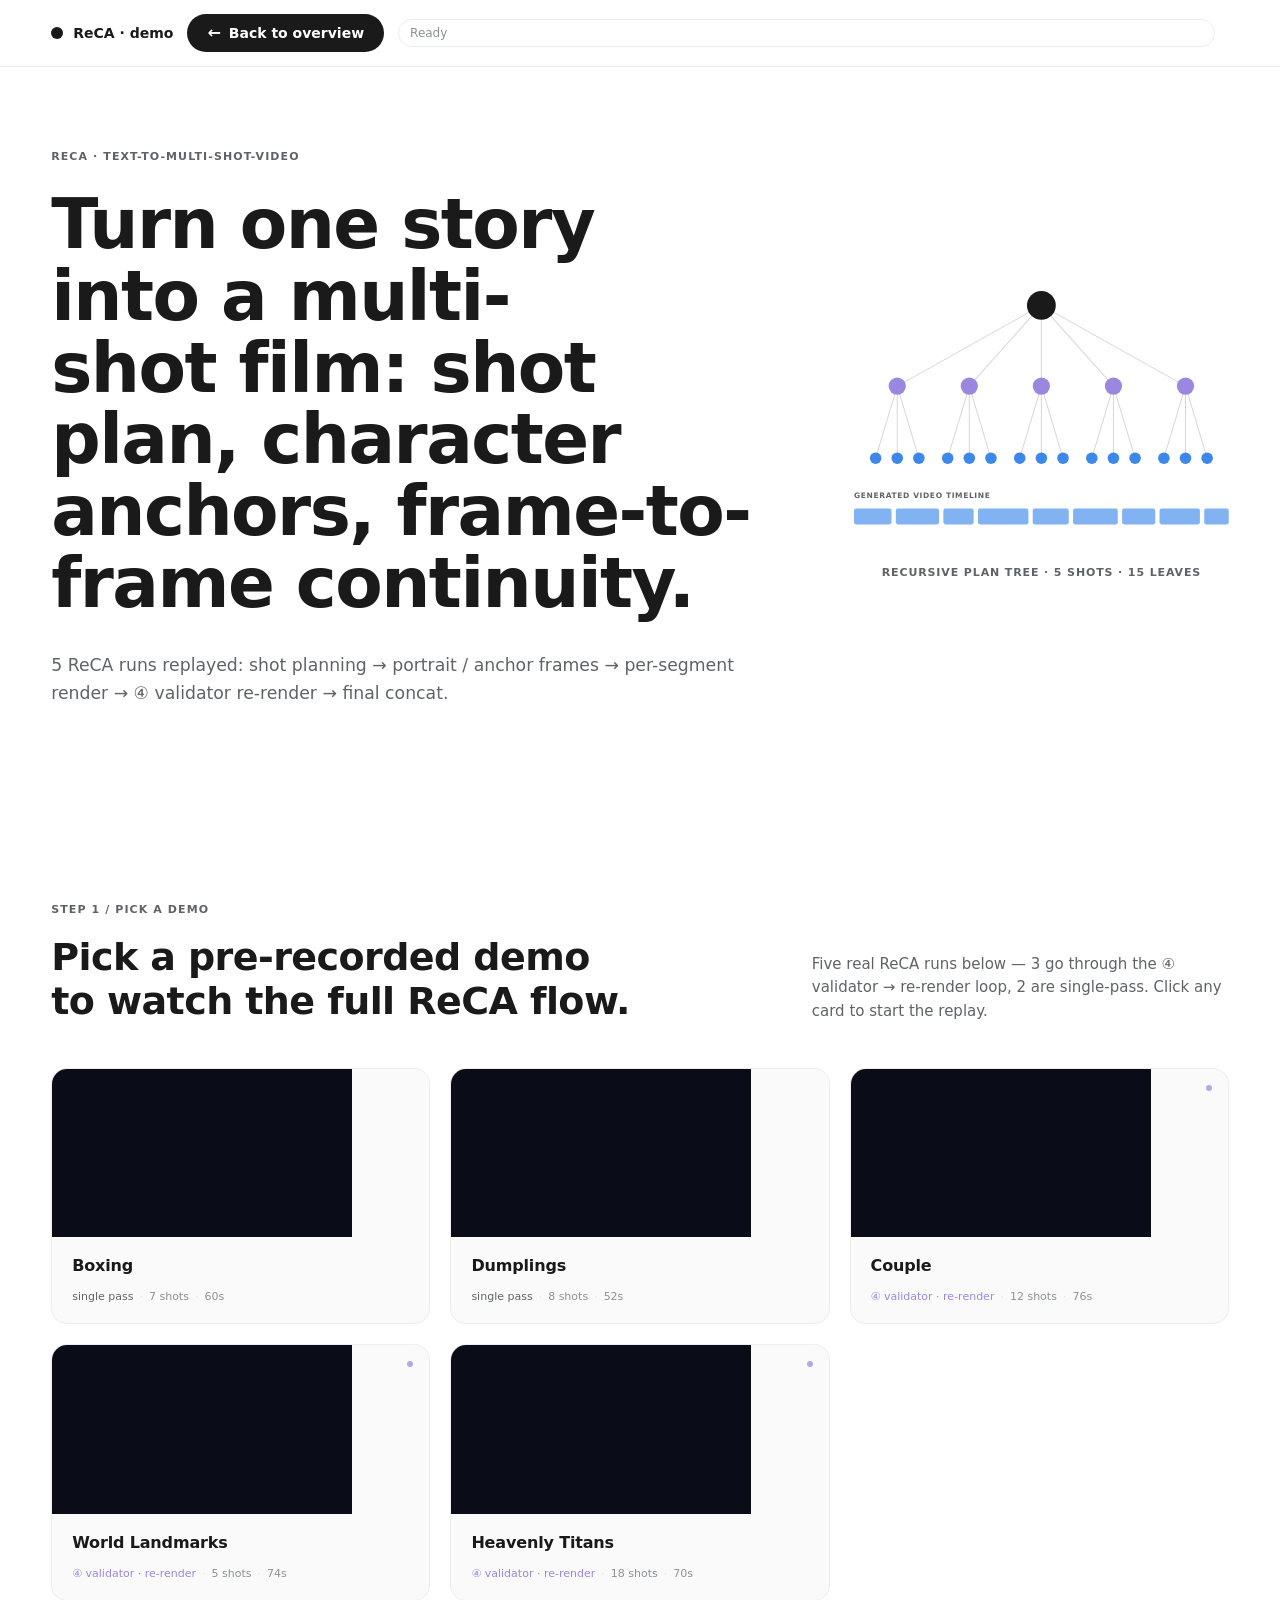
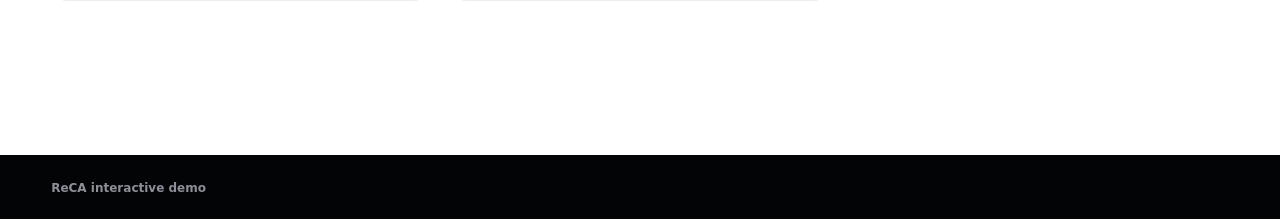
==== commit de188e68: "ReCA project page + interactive demo" ====
--- a/demo/index.html
+++ b/demo/index.html
@@ -5,7 +5,7 @@
     <meta name="viewport" content="width=device-width, initial-scale=1">
     <title>ReCA · turn a story into a multi-shot film</title>
     <link rel="icon" href='data:image/svg+xml,%3Csvg xmlns="http://www.w3.org/2000/svg" viewBox="0 0 32 32"%3E%3Ccircle cx="16" cy="16" r="15" fill="%23030406"/%3E%3Cpath d="M8 9h11l-6 6 6 8H10l5-7z" fill="%23d7ff47"/%3E%3C/svg%3E'>
-    <link rel="stylesheet" href="./app.css?v=20260514-back2">
+    <link rel="stylesheet" href="./app.css?v=20260515-purge-archive">
   </head>
   <body>
     <header class="topbar" aria-label="Page header">
@@ -23,12 +23,80 @@
     <main id="top">
       <section class="hero" aria-labelledby="hero-title">
         <div class="hero-shade" aria-hidden="true"></div>
-        <div class="hero-content">
-          <p class="eyebrow">ReCA · text-to-multi-shot-video</p>
-          <h1 id="hero-title">Turn one story into a multi-shot film: shot plan, character anchors, frame-to-frame continuity.</h1>
-          <p class="hero-lede">
-            5 ReCA runs replayed: shot planning → portrait / anchor frames → per-segment render → ④ validator re-render → final concat.
-          </p>
+        <div class="hero-layout">
+          <div class="hero-content">
+            <p class="eyebrow">ReCA · text-to-multi-shot-video</p>
+            <h1 id="hero-title">Turn one story into a multi-shot film: shot plan, character anchors, frame-to-frame continuity.</h1>
+            <p class="hero-lede">
+              5 ReCA runs replayed: shot planning → portrait / anchor frames → per-segment render → ④ validator re-render → final concat.
+            </p>
+          </div>
+          <figure class="hero-art" aria-hidden="true">
+            <svg class="hero-tree" viewBox="0 0 520 380" xmlns="http://www.w3.org/2000/svg" role="img">
+              <!-- Edges first so nodes overlap them cleanly. -->
+              <g class="tree-edges" stroke="rgba(0,0,0,0.16)" stroke-width="1.4" fill="none">
+                <!-- root → 5 shot nodes -->
+                <path d="M260,38  L 60,150"/>
+                <path d="M260,38  L160,150"/>
+                <path d="M260,38  L260,150"/>
+                <path d="M260,38  L360,150"/>
+                <path d="M260,38  L460,150"/>
+                <!-- each shot → 3 leaves; staggered horizontally -->
+                <path d="M 60,150 L 30,250"/><path d="M 60,150 L 60,250"/><path d="M 60,150 L 90,250"/>
+                <path d="M160,150 L130,250"/><path d="M160,150 L160,250"/><path d="M160,150 L190,250"/>
+                <path d="M260,150 L230,250"/><path d="M260,150 L260,250"/><path d="M260,150 L290,250"/>
+                <path d="M360,150 L330,250"/><path d="M360,150 L360,250"/><path d="M360,150 L390,250"/>
+                <path d="M460,150 L430,250"/><path d="M460,150 L460,250"/><path d="M460,150 L490,250"/>
+              </g>
+
+              <!-- Root (long-video goal) -->
+              <g class="tree-node tree-node-root">
+                <circle cx="260" cy="38" r="20"/>
+              </g>
+
+              <!-- Shot (Plan / Allocate) nodes -->
+              <g class="tree-node tree-node-shot">
+                <circle cx="60"  cy="150" r="12"/>
+                <circle cx="160" cy="150" r="12"/>
+                <circle cx="260" cy="150" r="12"/>
+                <circle cx="360" cy="150" r="12"/>
+                <circle cx="460" cy="150" r="12"/>
+              </g>
+
+              <!-- Leaf (Execute) nodes -->
+              <g class="tree-node tree-node-leaf">
+                <circle cx="30"  cy="250" r="8"/><circle cx="60"  cy="250" r="8"/><circle cx="90"  cy="250" r="8"/>
+                <circle cx="130" cy="250" r="8"/><circle cx="160" cy="250" r="8"/><circle cx="190" cy="250" r="8"/>
+                <circle cx="230" cy="250" r="8"/><circle cx="260" cy="250" r="8"/><circle cx="290" cy="250" r="8"/>
+                <circle cx="330" cy="250" r="8"/><circle cx="360" cy="250" r="8"/><circle cx="390" cy="250" r="8"/>
+                <circle cx="430" cy="250" r="8"/><circle cx="460" cy="250" r="8"/><circle cx="490" cy="250" r="8"/>
+              </g>
+
+              <!-- A few leaves marked "running" — soft pulse outlines -->
+              <g class="tree-pulse">
+                <circle cx="90"  cy="250" r="10" class="tree-pulse-1"/>
+                <circle cx="260" cy="250" r="10" class="tree-pulse-2"/>
+                <circle cx="430" cy="250" r="10" class="tree-pulse-3"/>
+              </g>
+
+              <!-- Generated Video Timeline strip -->
+              <g class="tree-timeline">
+                <text x="0" y="305" class="tree-label">Generated video timeline</text>
+                <g fill="rgba(26,115,232,0.55)">
+                  <rect x="0"   y="320" width="52" height="22" rx="3"/>
+                  <rect x="58"  y="320" width="60" height="22" rx="3"/>
+                  <rect x="124" y="320" width="42" height="22" rx="3"/>
+                  <rect x="172" y="320" width="70" height="22" rx="3"/>
+                  <rect x="248" y="320" width="50" height="22" rx="3"/>
+                  <rect x="304" y="320" width="62" height="22" rx="3"/>
+                  <rect x="372" y="320" width="46" height="22" rx="3"/>
+                  <rect x="424" y="320" width="56" height="22" rx="3"/>
+                  <rect x="486" y="320" width="34" height="22" rx="3"/>
+                </g>
+              </g>
+            </svg>
+            <figcaption class="hero-art-caption">Recursive plan tree · 5 shots · 15 leaves</figcaption>
+          </figure>
         </div>
       </section>
 
@@ -58,63 +126,6 @@
           </div>
         </details>
 
-        <details id="advancedForm" class="advanced-form" hidden>
-          <summary>Want to run a live generation with your own DashScope key? Expand.</summary>
-          <p class="field-note" style="margin-top:8px;">
-            Heads-up: a live generation takes 15–60 min and burns visitor quota. The 5 demos above are offline replays you can watch in under a minute.
-          </p>
-        <form id="generateForm" class="generate-form" autocomplete="off">
-          <div class="field">
-            <label class="field-label" for="storyInput">
-              Your story<span class="field-hint">≤ 1500 chars · too short and the planner can't split into meaningful shots</span>
-            </label>
-            <textarea
-              id="storyInput"
-              name="story"
-              maxlength="1500"
-              rows="10"
-              placeholder="e.g. A seaside town at dusk. A stray cat with white-and-yellow fur sits on the dock watching the sea. A girl in a straw hat runs over and reaches out to pet its head…"
-              required
-            ></textarea>
-            <div class="estimate-row">
-              <div class="estimate-bar">
-                <span id="estCharsLabel">0 / 1500 chars</span>
-                <span id="estShots">·</span>
-                <span id="estWall">·</span>
-                <span id="estCost">·</span>
-              </div>
-              <button type="button" id="loadPresetBtn" class="button ghost button-sm">Load a sample story</button>
-            </div>
-          </div>
-
-          <div class="field">
-            <label class="field-label" for="keyInput">
-              DashScope API key<span class="field-hint">Used for this run only — never written to disk or DB</span>
-            </label>
-            <div class="key-row">
-              <input
-                id="keyInput"
-                name="dashscope_key"
-                type="password"
-                placeholder="sk-..."
-                required
-                spellcheck="false"
-                autocapitalize="off"
-                autocorrect="off"
-              >
-              <button type="button" id="toggleKeyBtn" class="button ghost button-sm" aria-label="Show key">Show</button>
-            </div>
-            <p class="field-note">
-              This key pays the full DashScope bill for the run: planner LLM + wan2.7 image + happyhorse video. No key? Get a trial allowance from <a href="https://dashscope.console.aliyun.com/" target="_blank" rel="noopener">DashScope console</a>.
-            </p>
-          </div>
-
-          <div class="submit-row">
-            <button type="submit" id="submitBtn" class="button primary button-lg">Start generation</button>
-            <span id="submitHint" class="submit-hint">Will run 15–60 min. You can cancel at any point.</span>
-          </div>
-        </form>
-        </details>
       </section>
 
       <!-- VIEW: RUNNING -->
@@ -248,13 +259,6 @@
 
                 <p class="sub-kicker">Validation / re-render</p>
                 <div id="leafValidation" class="leaf-validation">—</div>
-
-                <div class="leaf-actions">
-                  <button type="button" class="button ghost button-sm stub-btn" id="reValidateBtn" disabled
-                          title="Validators are off in this run; per-leaf re-validate will activate when --validate-segments is enabled.">
-                    ✓ Re-validate<span class="stub-tag">stub</span>
-                  </button>
-                </div>
               </div>
             </div>
           </aside>
@@ -273,45 +277,8 @@
           <div class="final-actions">
             <a id="downloadLink" class="button primary" download>Download mp4</a>
             <button type="button" id="backToTreeBtn" class="button ghost">← Back to plan tree</button>
-            <a id="watchLink" class="button ghost" target="_blank" rel="noopener" hidden>Open watch page →</a>
             <button type="button" id="copyLinkBtn" class="button ghost">Copy watch link</button>
             <button type="button" id="restartBtn" class="button ghost">Generate another</button>
-          </div>
-        </div>
-
-        <!-- Archive controls — populated after the `archived` event arrives -->
-        <div id="archivePanel" class="archive-panel" hidden>
-          <p class="archive-kicker">Archived permanently</p>
-          <p class="archive-desc">
-            This run has been permanently archived. Default visibility: <strong>private</strong> ——
-            Only people who hold the link below can see it — it won't show in the public gallery.
-          </p>
-
-          <div class="archive-row">
-            <p class="archive-row-title">1. Want to share it? Publish to the gallery</p>
-            <p class="archive-row-desc">
-              Once published, this run appears in the <a href="/gallery/" target="_blank" rel="noopener">/gallery/</a>
-              public gallery. Click again to flip back to private.
-            </p>
-            <div class="archive-controls">
-              <button type="button" id="publishBtn" class="button primary">Publish to gallery</button>
-              <span id="publishStatus" class="archive-status"></span>
-            </div>
-          </div>
-
-          <div class="archive-row">
-            <p class="archive-row-title">2. Save this management link</p>
-            <p class="archive-row-desc">
-              The URL below contains a one-time <code>delete_token</code> — the only credential for managing this run later (re-publish / un-publish / delete). <strong>ONE-TIME</strong> Anyone with this URL can act on this record — think before sharing.
-            </p>
-            <div class="archive-controls">
-              <input id="capabilityUrl" type="text" readonly>
-              <button type="button" id="copyCapabilityBtn" class="button ghost">Copy management link</button>
-            </div>
-            <div class="archive-controls" style="margin-top:10px;">
-              <button type="button" id="deleteBtn" class="button ghost danger">Delete permanently</button>
-              <span id="deleteStatus" class="archive-status"></span>
-            </div>
           </div>
         </div>
       </section>
@@ -320,8 +287,8 @@
       <section id="viewError" class="section view-section view-error" hidden aria-label="Generation error">
         <div class="section-kicker">Error</div>
         <div class="wide-heading">
-          <h2>Generation failed</h2>
-          <p>Last subprocess output below. Common causes: DashScope key invalid / quota exhausted / DashScope can't reach the public URL.</p>
+          <h2>Replay failed</h2>
+          <p>Something went wrong while playing back this demo. Hit restart to pick another.</p>
         </div>
         <pre id="errorBox" class="error-box"></pre>
         <div class="final-actions">
@@ -332,9 +299,8 @@
 
     <footer class="page-footer">
       <span>ReCA interactive demo</span>
-      <span>powered by DashScope (qwen3.6 · wan2.7 · happyhorse-1.0)</span>
     </footer>
 
-    <script src="./app.js?v=20260514-back2" defer></script>
+    <script src="./app.js?v=20260515-purge-archive" defer></script>
   </body>
 </html>
--- a/demo/app.css
+++ b/demo/app.css
@@ -141,15 +141,89 @@
   pointer-events: none;
 }
 
+/* 2-column hero: text dominates the left, recursive-tree diagram sits
+   to the right at a smaller weight. Collapses to a single column on
+   narrow viewports. */
+.hero-layout {
+  align-items: center;
+  display: grid;
+  gap: clamp(28px, 6vw, 96px);
+  grid-template-columns: minmax(0, 1.55fr) minmax(0, 0.8fr);
+  min-height: 64vh;
+  padding: 150px 0 80px;
+  position: relative;
+  z-index: 2;
+}
+
 .hero-content {
   display: flex;
   flex-direction: column;
   justify-content: center;
-  max-width: 1080px;
-  min-height: 56vh;
-  padding: 130px 0 60px;
-  position: relative;
-  z-index: 2;
+  min-width: 0;
+}
+
+.hero-art {
+  align-items: center;
+  display: flex;
+  flex-direction: column;
+  gap: 14px;
+  margin: 0;
+  min-width: 0;
+}
+.hero-tree {
+  display: block;
+  height: auto;
+  max-width: 100%;
+  width: 100%;
+}
+.hero-art-caption {
+  color: var(--muted);
+  font-size: 11px;
+  font-weight: 600;
+  letter-spacing: 0.08em;
+  text-transform: uppercase;
+}
+
+/* Tree node fills. Root is solid ink, shots use the chip lavender,
+   leaves use the same blue as the live leaf cards. */
+.tree-node-root circle { fill: var(--ink); }
+.tree-node-shot circle { fill: #9b87e0; }
+.tree-node-leaf circle { fill: rgba(26, 115, 232, 0.85); }
+
+/* "Running" pulse ring around a handful of leaves — hints at what
+   you'll see during a replay without dominating the hero. */
+.tree-pulse circle {
+  fill: none;
+  stroke: rgba(26, 115, 232, 0.55);
+  stroke-width: 1.6;
+  opacity: 0;
+  transform-box: fill-box;
+  transform-origin: center;
+  animation: hero-tree-pulse 2.4s ease-in-out infinite;
+}
+.tree-pulse circle.tree-pulse-1 { animation-delay: 0s; }
+.tree-pulse circle.tree-pulse-2 { animation-delay: 0.8s; }
+.tree-pulse circle.tree-pulse-3 { animation-delay: 1.6s; }
+@keyframes hero-tree-pulse {
+  0%   { opacity: 0;   transform: scale(0.85); }
+  35%  { opacity: 0.9; transform: scale(1);    }
+  100% { opacity: 0;   transform: scale(1.45); }
+}
+.tree-timeline .tree-label {
+  fill: var(--muted);
+  font-family: inherit;
+  font-size: 10.5px;
+  font-weight: 600;
+  letter-spacing: 0.08em;
+  text-transform: uppercase;
+}
+
+@media (max-width: 820px) {
+  .hero-layout {
+    grid-template-columns: 1fr;
+    padding: 110px 0 40px;
+  }
+  .hero-art { display: none; }
 }
 
 .eyebrow, .section-kicker, .stage-kicker {
@@ -163,22 +237,22 @@
 }
 
 h1 {
-  font-size: clamp(34px, 4.6vw, 60px);
-  font-weight: 600;
-  letter-spacing: -0.02em;
-  line-height: 1.08;
-  margin-top: 20px;
-  max-width: 18ch;
+  font-size: clamp(40px, 5.4vw, 76px);
+  font-weight: 600;
+  letter-spacing: -0.022em;
+  line-height: 1.04;
+  margin-top: 24px;
+  max-width: 22ch;
   text-wrap: balance;
 }
 
 .hero-lede {
   color: var(--muted);
-  font-size: clamp(15px, 1.25vw, 19px);
+  font-size: clamp(16px, 1.35vw, 22px);
   font-weight: 480;
-  line-height: 1.62;
-  margin-top: 26px;
-  max-width: 720px;
+  line-height: 1.6;
+  margin-top: 32px;
+  max-width: 820px;
 }
 
 /* ── Section / wide-heading ─────────────────────────────────────── */
@@ -518,98 +592,6 @@
 }
 
 /* ── Archive panel (post-success controls) ─────────────────────── */
-
-.archive-panel {
-  background:
-    radial-gradient(circle at 12% 8%, rgba(26, 115, 232, 0.08), transparent 30%),
-    rgba(0, 0, 0, 0.03);
-  border: 1px solid var(--line);
-  border-radius: 12px;
-  margin-top: clamp(28px, 4vw, 44px);
-  padding: 22px 24px 24px;
-}
-
-.archive-kicker {
-  color: var(--lime);
-  font-size: 12px;
-  font-weight: 850;
-  letter-spacing: 0.14em;
-  text-transform: uppercase;
-}
-
-.archive-desc {
-  color: var(--muted);
-  font-size: 13px;
-  line-height: 1.6;
-  margin-top: 10px;
-}
-
-.archive-row {
-  border-top: 1px solid var(--line);
-  margin-top: 18px;
-  padding-top: 18px;
-}
-
-.archive-row-title {
-  color: var(--ink);
-  font-size: 14px;
-  font-weight: 800;
-}
-
-.archive-row-desc {
-  color: var(--muted);
-  font-size: 13px;
-  line-height: 1.6;
-  margin-top: 4px;
-}
-
-.archive-row-desc a { color: var(--cyan); text-decoration: underline; }
-.archive-row-desc code {
-  background: rgba(26, 115, 232, 0.08);
-  border: 1px solid rgba(26, 115, 232, 0.18);
-  border-radius: 4px;
-  color: var(--cyan);
-  font-size: 12px;
-  padding: 1px 5px;
-}
-
-.archive-controls {
-  align-items: center;
-  display: flex;
-  flex-wrap: wrap;
-  gap: 10px;
-  margin-top: 12px;
-}
-
-.archive-controls input[type="text"] {
-  background: var(--bg-2);
-  border: 1px solid var(--line);
-  border-radius: 8px;
-  color: var(--ink);
-  font-family: ui-monospace, "SF Mono", Menlo, Consolas, monospace;
-  font-size: 12px;
-  padding: 12px 14px;
-  flex: 1 1 360px;
-  min-width: 0;
-}
-
-.archive-status {
-  color: var(--dim);
-  font-size: 12px;
-}
-
-.archive-status.ok { color: var(--lime); }
-.archive-status.err { color: var(--rose); }
-
-.button.danger {
-  border-color: rgba(255, 122, 102, 0.4);
-  color: var(--rose);
-}
-
-.button.danger:hover {
-  background: rgba(255, 122, 102, 0.12);
-  border-color: var(--rose);
-}
 
 /* ── Error view ──────────────────────────────────────────────────── */
 
@@ -884,23 +866,6 @@
 .state-dot.ok { background: var(--lime); }
 .state-dot.err { background: var(--rose); }
 
-.stub-btn {
-  align-self: flex-start;
-  margin-top: 6px;
-}
-.stub-btn .stub-tag {
-  background: rgba(0, 0, 0, 0.06);
-  border: 1px solid rgba(0, 0, 0, 0.10);
-  border-radius: 999px;
-  color: var(--dim);
-  font-size: 9px;
-  font-weight: 800;
-  letter-spacing: 0.10em;
-  margin-left: 8px;
-  padding: 2px 6px;
-  text-transform: uppercase;
-}
-
 .state-meta {
   border-top: 1px solid var(--line);
   display: grid;
@@ -1673,15 +1638,6 @@
   line-height: 1.55;
 }
 
-.leaf-actions {
-  border-top: 1px solid var(--line);
-  display: flex;
-  flex-wrap: wrap;
-  gap: 8px;
-  margin-top: 14px;
-  padding-top: 12px;
-}
-
 /* Animations */
 @keyframes pulse-border {
   0%, 100% { box-shadow: 0 0 0 0 rgba(155, 135, 224, 0.0); }
@@ -1818,28 +1774,6 @@
 .demo-tag.rerun { color: var(--reca-generator); }
 .demo-tag.single { color: var(--muted); }
 
-/* Advanced (real DashScope) form is collapsed by default */
-.advanced-form {
-  background: rgba(0, 0, 0, 0.03);
-  border: 1px solid var(--line);
-  border-radius: 10px;
-  margin-top: 24px;
-  padding: 14px 18px;
-}
-.advanced-form > summary {
-  color: var(--cyan);
-  cursor: pointer;
-  font-size: 12px;
-  font-weight: 800;
-  letter-spacing: 0.06em;
-  padding: 2px 0;
-  text-transform: uppercase;
-}
-.advanced-form[open] {
-  background: rgba(0, 0, 0, 0.04);
-  padding: 18px 22px 22px;
-}
-
 /* ── Persistent run history (cross-session) ─────────────────────────────── */
 .history-panel {
   background: rgba(0, 0, 0, 0.03);
